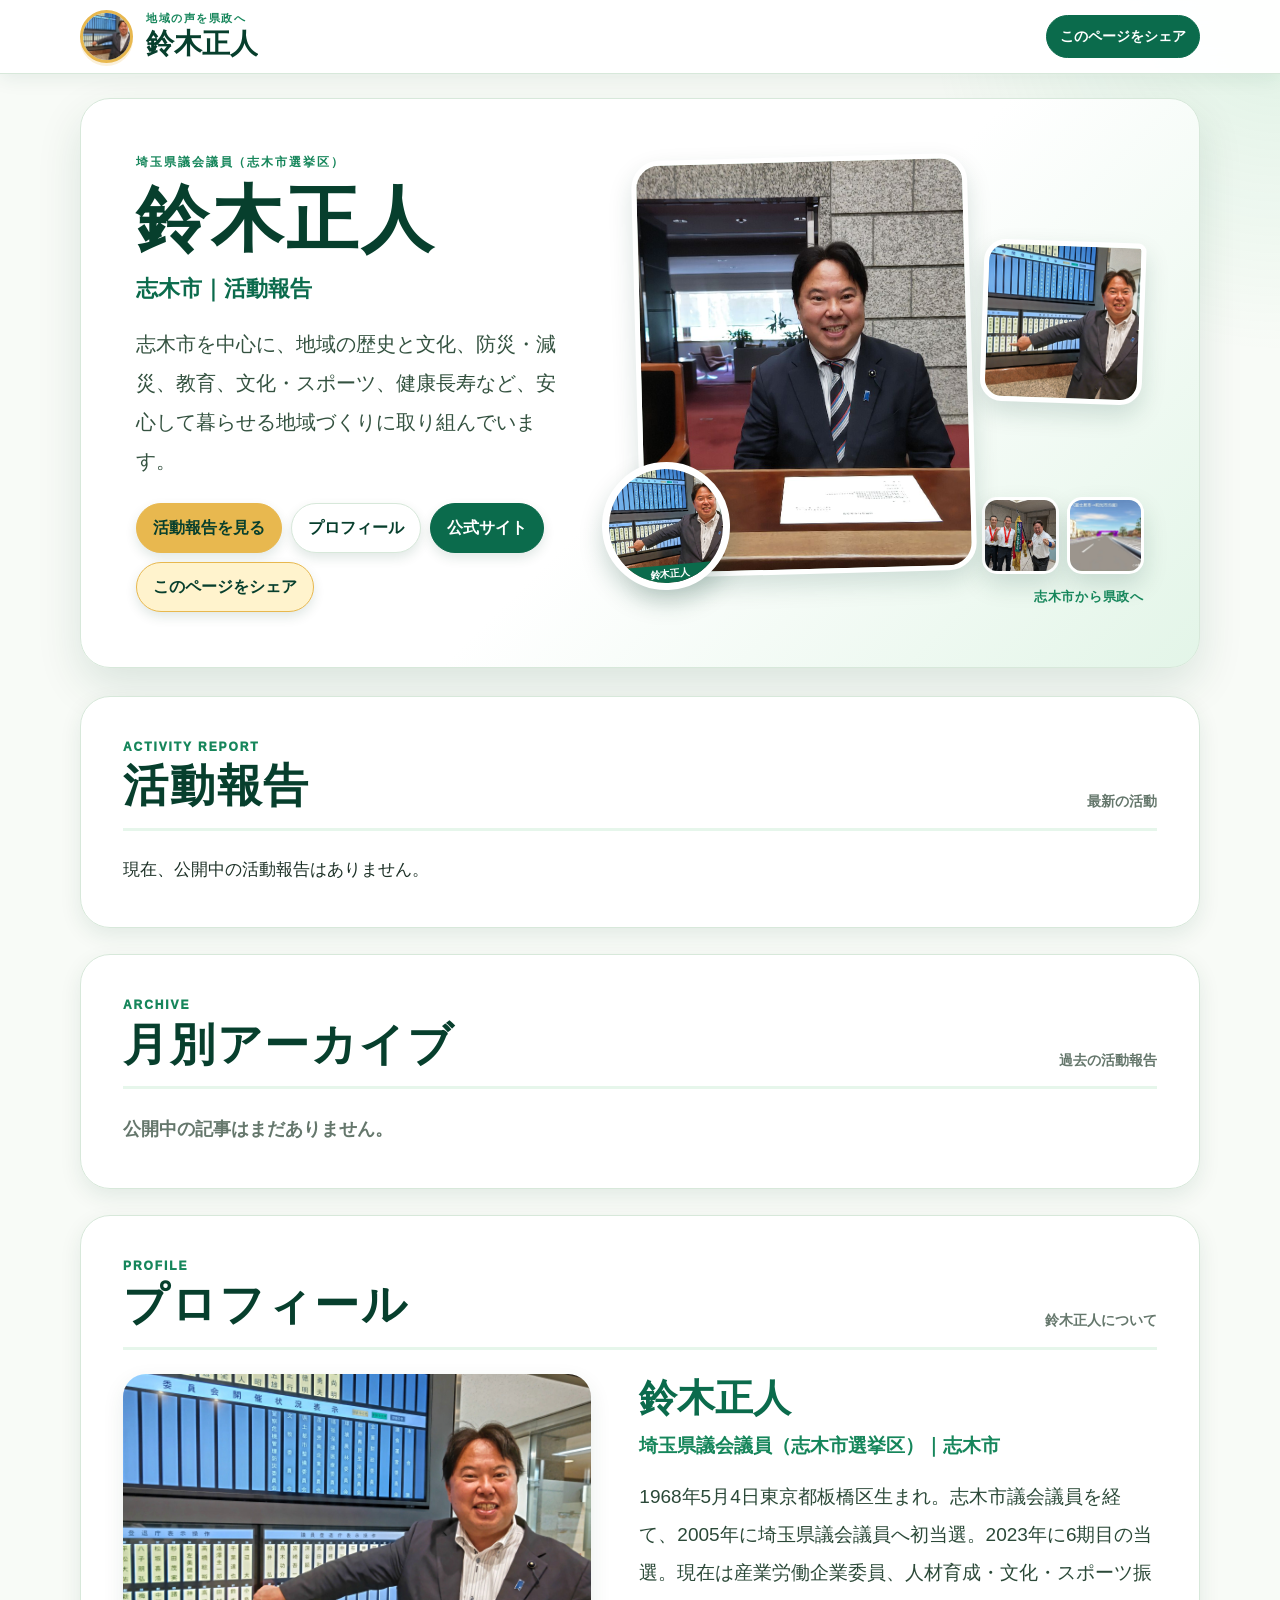
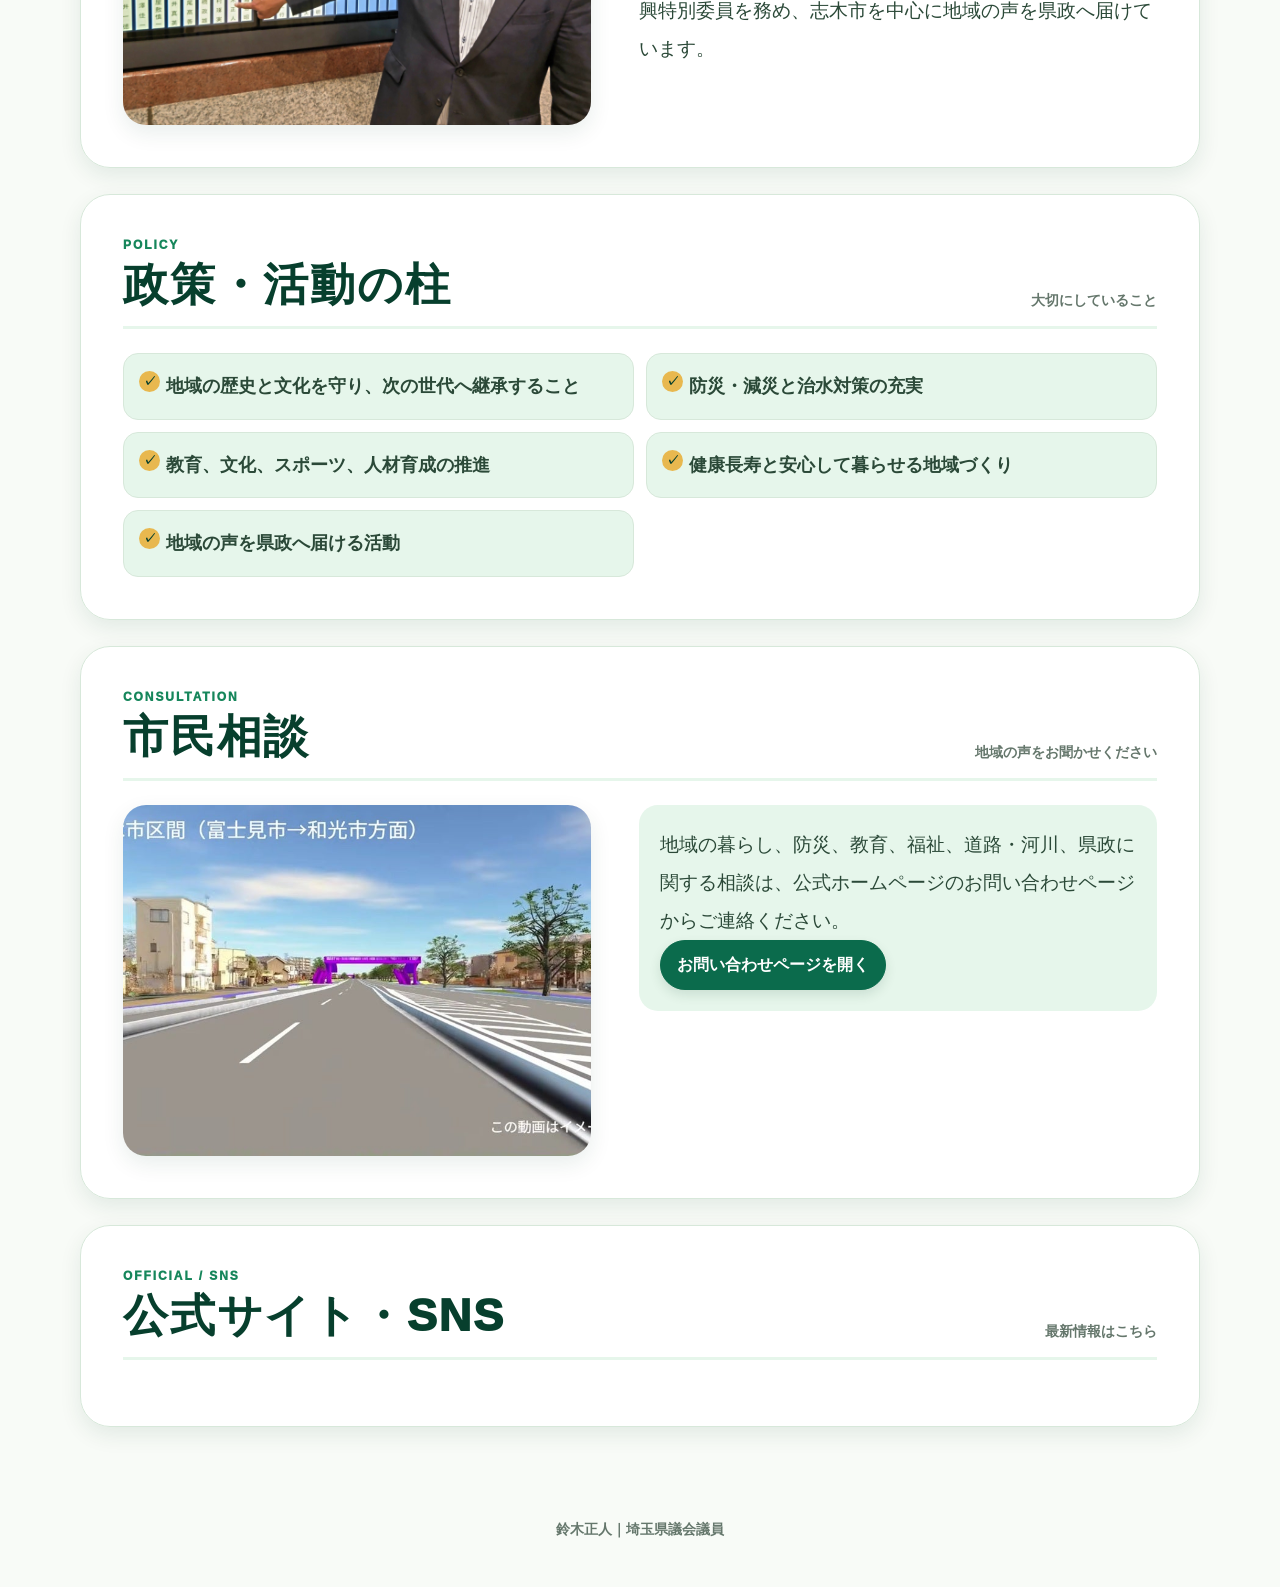
==== index.html @ d8ab9acc "Update index.html" ====
<!doctype html>
<html lang="ja">
<head>
  <meta charset="UTF-8">
  <meta name="viewport" content="width=device-width, initial-scale=1, viewport-fit=cover">
  <meta name="theme-color" content="#0b6b4c">
  <meta name="description" content="埼玉県議会議員・鈴木正人のプロフィール、政策、地域活動、活動報告をご覧いただけます。">
  <meta property="og:type" content="website">
  <meta property="og:locale" content="ja_JP">
  <meta property="og:site_name" content="鈴木正人 公式活動報告">
  <meta property="og:url" content="https://ichirohns-jpg.github.io/-suzuki-masato-dx/">
  <meta property="og:title" content="鈴木正人｜埼玉県議会議員 公式活動報告">
  <meta property="og:description" content="埼玉県議会議員・鈴木正人のプロフィール、政策、地域活動、活動報告をご覧いただけます。">
  <meta property="og:image" content="https://ichirohns-jpg.github.io/-suzuki-masato-dx/images/dx-suzuki-01.jpg">

  <title>鈴木正人｜埼玉県議会議員 公式活動報告</title>

  <link rel="stylesheet" href="style.css">
</head>

<body id="top">
  <header class="site-header">
    <a class="brand-mark" href="#top" aria-label="ページの先頭へ">
      <img src="images/dx-suzuki-01.jpg" alt="鈴木正人">
    </a>

    <div class="header-copy">
      <p class="eyebrow">地域の声を県政へ</p>
      <h1 id="siteTitle">鈴木正人</h1>
    </div>

    <button id="headerShare" class="header-share" type="button">共有</button>
  </header>

  <main id="app" class="page"></main>

  <footer class="site-footer">鈴木正人｜埼玉県議会議員</footer>

  <script>
    window.DX_DATA = {
      title: "鈴木正人｜埼玉県議会議員 公式活動報告",
      description: "埼玉県議会議員・鈴木正人のプロフィール、政策、地域活動、活動報告をご覧いただけます。",
      appeal: "志木市を中心に、地域の歴史と文化、防災・減災、教育、文化・スポーツ、健康長寿など、安心して暮らせる地域づくりに取り組んでいます。",
      publicUrl: "https://ichirohns-jpg.github.io/-suzuki-masato-dx/",

      gasUrl: "https://script.google.com/macros/s/AKfycbyC5VN3w3hDcJB13eK9YL9x5ulg7T-P3h0hpo5eLm7i6js4uOJ731pP0QMCAigCxGTyBQ/exec",

      siteKey: "suzuki-masato-dx",
      officialSite: "https://masato.trans.ne.jp/",
      contactUrl: "https://masato.trans.ne.jp/?page_id=47",

      sns: [
        "https://www.facebook.com/masato.suzuki.564?fref=ts",
        "https://twitter.com/suzu056",
        "https://www.instagram.com/masato4753/"
      ],

      facebookUrl: "https://www.facebook.com/masato.suzuki.564?fref=ts",
      xUrl: "https://twitter.com/suzu056",
      instagramUrl: "https://www.instagram.com/masato4753/",

      youtube: "",

      contact: "地域の暮らし、防災、教育、福祉、道路・河川、県政に関する相談は、公式ホームページのお問い合わせページからご連絡ください。",

      commonImages: [
        "images/dx-suzuki-01.jpg",
        "images/dx-suzuki-02.jpg",
        "images/dx-suzuki-03.jpg",
        "images/dx-suzuki-04.jpg",
        "images/dx-suzuki-05.jpg",
        "images/dx-suzuki-06.jpg"
      ],

      articleImages: [
        "images/dx-suzuki-01.jpg",
        "images/dx-suzuki-02.jpg",
        "images/dx-suzuki-03.jpg",
        "images/dx-suzuki-04.jpg",
        "images/dx-suzuki-05.jpg",
        "images/dx-suzuki-06.jpg"
      ],

      politician: {
        name: "鈴木正人",
        role: "埼玉県議会議員（志木市選挙区）",
        area: "志木市",
        image: "images/dx-suzuki-01.jpg",
        profile: "1968年5月4日東京都板橋区生まれ。志木市議会議員を経て、2005年に埼玉県議会議員へ初当選。2023年に6期目の当選。現在は産業労働企業委員、人材育成・文化・スポーツ振興特別委員を務め、志木市を中心に地域の声を県政へ届けています。",
        policy: "地域の歴史と文化を守り、次の世代へ継承すること\n防災・減災と治水対策の充実\n教育、文化、スポーツ、人材育成の推進\n健康長寿と安心して暮らせる地域づくり\n地域の声を県政へ届ける活動",
        consultation: "地域の暮らし、防災、教育、福祉、道路・河川、県政に関する相談は、公式ホームページのお問い合わせページからご連絡ください。"
      }
    };
  </script>

  <script src="app.js"></script>
</body>
</html>
---- style.css ----
:root {
  --green-950: #073f2d;
  --green-900: #0b6b4c;
  --green-700: #16865b;
  --green-500: #55c57e;
  --mint: #e6f6eb;
  --paper: #f8fbf7;
  --gold: #e8b84f;
  --gold-pale: #fff3cd;
  --ink: #1c3026;
  --muted: #65776c;
  --line: #d7e8da;
  --white: #ffffff;
  --shadow: 0 18px 45px rgba(7, 63, 45, .12);
  --shadow-small: 0 8px 22px rgba(7, 63, 45, .09);
  --radius-xl: 30px;
  --radius-lg: 22px;
  --radius-md: 15px;
}

* {
  box-sizing: border-box;
}

html {
  scroll-behavior: smooth;
  background: var(--paper);
}

body {
  min-width: 320px;
  margin: 0;
  color: var(--ink);
  background:
    radial-gradient(circle at 100% 0, rgba(85, 197, 126, .16), transparent 22rem),
    var(--paper);
  font-family: -apple-system, BlinkMacSystemFont, "Hiragino Kaku Gothic ProN", "Yu Gothic", Meiryo, sans-serif;
  font-size: 17px;
  line-height: 1.8;
  -webkit-text-size-adjust: 100%;
}

a {
  color: inherit;
}

button {
  font: inherit;
}

button,
a {
  -webkit-tap-highlight-color: transparent;
}

img {
  display: block;
  max-width: 100%;
}

h1,
h2,
h3,
p,
figure {
  margin: 0;
}

ul {
  margin: 0;
  padding: 0;
}

.site-header {
  position: sticky;
  z-index: 20;
  top: 0;
  display: flex;
  align-items: center;
  gap: 13px;
  min-height: 74px;
  padding: 10px max(14px, calc((100vw - 1120px) / 2));
  background: rgba(255, 255, 255, .96);
  border-bottom: 1px solid var(--line);
  box-shadow: 0 5px 18px rgba(7, 63, 45, .08);
  backdrop-filter: blur(12px);
}

.brand-mark {
  display: block;
  flex: 0 0 53px;
  width: 53px;
  height: 53px;
  overflow: hidden;
  border: 3px solid var(--gold);
  border-radius: 50%;
  background: var(--mint);
  box-shadow: 0 3px 0 rgba(232, 184, 79, .2);
}

.brand-mark img {
  width: 100%;
  height: 100%;
  object-fit: cover;
  object-position: center top;
}

.header-copy {
  min-width: 0;
}

.eyebrow {
  color: var(--green-700);
  font-size: 11px;
  font-weight: 900;
  letter-spacing: .14em;
  line-height: 1.2;
}

.site-header h1 {
  overflow: hidden;
  color: var(--green-950);
  font-size: clamp(20px, 3vw, 28px);
  font-weight: 950;
  line-height: 1.25;
  text-overflow: ellipsis;
  white-space: nowrap;
}

.header-share {
  margin-left: auto;
  min-height: 42px;
  padding: 8px 13px;
  border: 1px solid var(--green-900);
  border-radius: 999px;
  background: var(--green-900);
  color: var(--white);
  font-size: 14px;
  font-weight: 900;
  cursor: pointer;
}

.page {
  width: min(calc(100% - 28px), 1120px);
  margin: auto;
  padding: 24px 0 62px;
}

.hero {
  margin-bottom: 28px;
}

.hero-inner {
  display: grid;
  grid-template-columns: minmax(0, .9fr) minmax(0, 1.1fr);
  gap: clamp(24px, 5vw, 62px);
  align-items: center;
  padding: clamp(24px, 5vw, 55px);
  border: 1px solid var(--line);
  border-radius: var(--radius-xl);
  background: linear-gradient(135deg, #fff 0%, #fff 55%, #e3f5e8 100%);
  box-shadow: var(--shadow);
}

.hero-copy {
  min-width: 0;
}

.hero-kicker,
.section-kicker {
  color: var(--green-700);
  font-size: 12px;
  font-weight: 950;
  letter-spacing: .16em;
  line-height: 1.4;
  text-transform: uppercase;
}

.hero-name {
  max-width: 8em;
  margin-top: 8px;
  color: var(--green-950);
  font-size: clamp(39px, 6vw, 72px);
  font-weight: 950;
  letter-spacing: .04em;
  line-height: 1.12;
}

.hero-role {
  margin-top: 13px;
  color: var(--green-900);
  font-size: clamp(17px, 2vw, 22px);
  font-weight: 850;
  line-height: 1.55;
}

.hero-lead {
  max-width: 35em;
  margin-top: 18px;
  color: #345240;
  font-size: clamp(17px, 2vw, 20px);
  font-weight: 560;
  line-height: 1.95;
}

.hero-actions,
.button-row {
  display: flex;
  flex-wrap: wrap;
  gap: 9px;
  margin-top: 22px;
}

.button,
.share-button {
  display: inline-flex;
  align-items: center;
  justify-content: center;
  min-height: 50px;
  padding: 10px 16px;
  border: 1px solid var(--green-900);
  border-radius: 999px;
  background: var(--green-900);
  color: var(--white);
  font-size: 16px;
  font-weight: 900;
  line-height: 1.25;
  text-decoration: none;
  cursor: pointer;
  box-shadow: 0 5px 12px rgba(7, 63, 45, .12);
  transition: transform .18s ease, box-shadow .18s ease, background .18s ease;
}

.button.secondary {
  border-color: var(--line);
  background: var(--white);
  color: var(--green-950);
}

.button.gold {
  border-color: var(--gold);
  background: var(--gold);
  color: var(--green-950);
}

.share-button {
  border-color: var(--gold);
  background: var(--gold-pale);
  color: var(--green-950);
}

.button:hover,
.share-button:hover,
.social-card:hover {
  transform: translateY(-2px);
  box-shadow: var(--shadow-small);
}

.hero-visual {
  position: relative;
  min-width: 0;
  padding-left: 12px;
}

.hero-collage {
  display: grid;
  grid-template-columns: minmax(0, 1.35fr) minmax(115px, .65fr);
  grid-template-rows: auto auto;
  gap: 11px;
  align-items: end;
}

.collage-main,
.collage-small,
.collage-mini figure {
  overflow: hidden;
  background: var(--mint);
  box-shadow: 0 11px 25px rgba(7, 63, 45, .15);
}

.collage-main {
  grid-row: 1 / span 2;
  border: 5px solid var(--white);
  border-radius: 28px 28px 28px 7px;
  transform: rotate(-1.5deg);
}

.collage-small {
  border: 5px solid var(--white);
  border-radius: 22px 8px 22px 22px;
  transform: rotate(2deg);
}

.collage-main img {
  width: 100%;
  aspect-ratio: 4 / 5;
  object-fit: cover;
}

.collage-small img {
  width: 100%;
  aspect-ratio: 1;
  object-fit: cover;
}

.collage-mini {
  display: grid;
  grid-template-columns: repeat(2, 1fr);
  gap: 8px;
}

.collage-mini figure {
  border: 3px solid var(--white);
  border-radius: 15px;
}

.collage-mini img {
  width: 100%;
  aspect-ratio: 1;
  object-fit: cover;
}

.collage-note {
  grid-column: 2;
  color: var(--green-700);
  font-size: 13px;
  font-weight: 900;
  letter-spacing: .06em;
  text-align: right;
}

.hero-portrait {
  position: absolute;
  z-index: 3;
  bottom: 18px;
  left: -22px;
  width: clamp(78px, 12vw, 128px);
  overflow: hidden;
  border: 7px solid var(--white);
  border-radius: 50%;
  background: var(--white);
  box-shadow: 0 12px 25px rgba(7, 63, 45, .22);
  transform: rotate(-5deg);
}

.hero-portrait img {
  width: 100%;
  aspect-ratio: 1;
  object-fit: cover;
  object-position: center top;
}

.portrait-label {
  position: absolute;
  right: -7px;
  bottom: 0;
  left: -7px;
  padding: 3px 2px 4px;
  background: var(--green-900);
  color: var(--white);
  font-size: 10px;
  font-weight: 900;
  line-height: 1.15;
  text-align: center;
}

.section {
  margin-top: 26px;
  padding: clamp(22px, 4vw, 42px);
  border: 1px solid var(--line);
  border-radius: var(--radius-xl);
  background: rgba(255, 255, 255, .98);
  box-shadow: var(--shadow-small);
  scroll-margin-top: 92px;
}

.section-heading {
  display: flex;
  align-items: end;
  justify-content: space-between;
  gap: 18px;
  margin-bottom: 24px;
  padding-bottom: 13px;
  border-bottom: 3px solid var(--mint);
}

.section-title {
  margin-top: 3px;
  color: var(--green-950);
  font-size: clamp(29px, 4vw, 45px);
  font-weight: 950;
  letter-spacing: .04em;
  line-height: 1.25;
}

.section-label {
  color: var(--muted);
  font-size: 14px;
  font-weight: 750;
}

.activity-layout,
.profile-layout,
.consultation-layout {
  display: grid;
  grid-template-columns: minmax(0, .95fr) minmax(0, 1.05fr);
  gap: clamp(22px, 4vw, 48px);
  align-items: start;
}

.feature-image,
.profile-image,
.consultation-image {
  width: 100%;
  aspect-ratio: 4 / 3;
  object-fit: cover;
  border-radius: 23px;
  box-shadow: var(--shadow-small);
}

.activity-content,
.profile-content,
.consultation-content {
  min-width: 0;
}

.date-badge {
  display: inline-flex;
  align-items: center;
  min-height: 38px;
  padding: 5px 13px;
  border-radius: 999px;
  background: var(--gold);
  color: var(--green-950);
  font-size: 18px;
  font-weight: 950;
  line-height: 1.3;
}

.content-title {
  margin: 10px 0 14px;
  color: var(--green-900);
  font-size: clamp(25px, 3vw, 38px);
  font-weight: 950;
  line-height: 1.35;
}

.body-text {
  color: #2b4938;
  font-size: 19px;
  font-weight: 500;
  line-height: 2;
  white-space: pre-line;
  overflow-wrap: anywhere;
}

.body-text a {
  color: var(--green-900);
  font-weight: 850;
  text-decoration: underline;
  text-underline-offset: 3px;
}

.photo-rail {
  display: flex;
  gap: 14px;
  overflow-x: auto;
  margin: 25px -4px 0;
  padding: 4px 4px 14px;
  scroll-snap-type: x mandatory;
  scrollbar-color: var(--green-500) var(--mint);
  overscroll-behavior-x: contain;
  -webkit-overflow-scrolling: touch;
}

.activity > .activity-photo-rail {
  margin-top: 0;
  margin-bottom: 28px;
}

.activity-content-full {
  width: 100%;
  max-width: 900px;
  margin: 0 auto;
}

.article-actions {
  margin-top: 19px;
}

.photo-card {
  position: relative;
  flex: 0 0 min(320px, 78vw);
  overflow: hidden;
  border-radius: 19px;
  background: var(--mint);
  box-shadow: var(--shadow-small);
  scroll-snap-align: start;
}

.photo-card img {
  width: 100%;
  aspect-ratio: 4 / 3;
  object-fit: contain;
  background: #eef8f0;
}

.photo-card figcaption {
  padding: 10px 13px 12px;
  background: var(--white);
  color: var(--green-950);
  font-size: 16px;
  font-weight: 850;
  line-height: 1.3;
}

.video {
  overflow: hidden;
  margin-top: 20px;
  border-radius: 18px;
  background: #092218;
  box-shadow: var(--shadow-small);
}

.video iframe {
  display: block;
  width: 100%;
  aspect-ratio: 16 / 9;
  border: 0;
}

.article-social-links {
  margin-top: 24px;
  padding-top: 18px;
  border-top: 2px solid var(--mint);
}

.article-social-title {
  margin: 0 0 10px;
  color: var(--green-950);
  font-size: 18px;
  font-weight: 950;
  line-height: 1.4;
}

.article-social-grid {
  display: flex;
  flex-wrap: wrap;
  gap: 8px;
}

.article-social-button {
  display: inline-flex;
  align-items: center;
  gap: 7px;
  min-height: 43px;
  padding: 7px 12px;
  border: 1px solid var(--line);
  border-radius: 999px;
  background: var(--white);
  color: var(--green-950);
  font-size: 14px;
  font-weight: 900;
  text-decoration: none;
  box-shadow: 0 4px 10px rgba(7, 63, 45, .07);
}

.article-social-icon {
  display: grid;
  place-items: center;
  width: 25px;
  height: 25px;
  border-radius: 50%;
  background: var(--green-900);
  color: var(--white);
  font-size: 13px;
  font-weight: 950;
}

.article-social-button.facebook .article-social-icon {
  background: #1877f2;
}

.article-social-button.instagram .article-social-icon {
  background: linear-gradient(
    135deg,
    #792cff,
    #ee2a7b 60%,
    #ffb347
  );
}

.article-social-button.x .article-social-icon {
  background: #111;
}

.article-social-button.youtube .article-social-icon {
  background: #e62117;
}

.profile-layout.reverse .profile-image,
.consultation-layout.reverse .consultation-image {
  order: 2;
}

.profile-name {
  margin: 0 0 7px;
  color: var(--green-900);
  font-size: clamp(26px, 3vw, 38px);
  font-weight: 950;
  line-height: 1.3;
}

.role-line {
  margin-bottom: 16px;
  color: var(--green-700);
  font-size: 19px;
  font-weight: 850;
  line-height: 1.7;
}

.policy-grid {
  display: grid;
  grid-template-columns: repeat(2, minmax(0, 1fr));
  gap: 12px;
}

.policy-item {
  position: relative;
  min-height: 100%;
  padding: 17px 17px 17px 42px;
  border: 1px solid var(--line);
  border-radius: var(--radius-md);
  background: var(--mint);
  color: #2b4938;
  font-size: 18px;
  font-weight: 750;
  line-height: 1.7;
}

.policy-item::before {
  position: absolute;
  top: 17px;
  left: 15px;
  display: grid;
  place-items: center;
  width: 21px;
  height: 21px;
  border-radius: 50%;
  background: var(--gold);
  color: var(--green-950);
  content: "✓";
  font-size: 13px;
  font-weight: 950;
}

.consultation-box {
  padding: 21px;
  border-radius: 19px;
  background: var(--mint);
}

.social-layout {
  display: grid;
  grid-template-columns: minmax(0, .8fr) minmax(0, 1.2fr);
  gap: clamp(22px, 4vw, 44px);
  align-items: center;
}

.social-image {
  width: 100%;
  aspect-ratio: 4 / 3;
  object-fit: cover;
  border-radius: 21px;
}

.social-lead {
  margin-bottom: 18px;
  color: #345240;
  font-size: 19px;
  font-weight: 560;
  line-height: 1.9;
}

.social-grid {
  display: grid;
  grid-template-columns: repeat(2, minmax(0, 1fr));
  gap: 11px;
}

.social-grid .video {
  grid-column: 1 / -1;
  width: 100%;
  margin-top: 0;
}

.social-card {
  display: flex;
  align-items: center;
  gap: 11px;
  min-width: 0;
  min-height: 72px;
  padding: 11px 12px;
  border: 1px solid var(--line);
  border-radius: 16px;
  background: var(--white);
  text-decoration: none;
  box-shadow: 0 5px 14px rgba(7, 63, 45, .06);
  transition: transform .18s ease, box-shadow .18s ease;
}

.social-icon {
  display: grid;
  flex: 0 0 40px;
  place-items: center;
  width: 40px;
  height: 40px;
  border-radius: 12px;
  background: var(--green-900);
  color: var(--white);
  font-size: 19px;
  font-weight: 950;
}

.social-card.facebook .social-icon {
  background: #1877f2;
}

.social-card.instagram .social-icon {
  background: linear-gradient(
    135deg,
    #792cff,
    #ee2a7b 60%,
    #ffb347
  );
}

.social-card.x .social-icon {
  background: #111;
}

.social-card.youtube .social-icon {
  background: #e62117;
}

.social-copy {
  min-width: 0;
}

.social-name,
.social-url {
  display: block;
  overflow: hidden;
  text-overflow: ellipsis;
  white-space: nowrap;
}

.social-name {
  font-size: 15px;
  font-weight: 950;
  line-height: 1.35;
}

.social-url {
  margin-top: 3px;
  color: var(--muted);
  font-size: 11px;
  line-height: 1.25;
}

.site-footer {
  padding: 28px 18px 45px;
  color: var(--muted);
  font-size: 14px;
  font-weight: 700;
  text-align: center;
}

@media (max-width: 760px) {
  .site-header {
    min-height: 68px;
    padding: 9px 12px;
  }

  .brand-mark {
    flex-basis: 46px;
    width: 46px;
    height: 46px;
  }

  .eyebrow {
    font-size: 10px;
  }

  .site-header h1 {
    font-size: 18px;
  }

  .header-share {
    min-height: 38px;
    padding: 7px 11px;
    font-size: 13px;
  }

  .page {
    width: min(calc(100% - 18px), 620px);
    padding-top: 10px;
  }

  .hero-inner {
    display: flex;
    flex-direction: column;
    align-items: stretch;
    gap: 24px;
    padding: 16px;
    border-radius: 25px;
  }

  .hero-visual {
    order: -1;
    padding-left: 17px;
  }

  .hero-collage {
    grid-template-columns: minmax(0, 1.4fr) minmax(95px, .6fr);
    gap: 8px;
  }

  .collage-main,
  .collage-small {
    border-width: 4px;
  }

  .hero-portrait {
    bottom: 13px;
    left: -2px;
    width: 81px;
    border-width: 5px;
  }

  .collage-note {
    font-size: 11px;
  }

  .hero-name {
    max-width: none;
    font-size: clamp(38px, 12vw, 56px);
  }

  .hero-lead {
    font-size: 18px;
  }

  .hero-actions,
  .button-row {
    display: grid;
    grid-template-columns: 1fr;
  }

  .button,
  .share-button {
    width: 100%;
    min-height: 54px;
  }

  .section {
    margin-top: 19px;
    padding: 21px 15px 22px;
    border-radius: 25px;
  }

  .section-heading {
    display: block;
    margin-bottom: 19px;
  }

  .section-title {
    font-size: 30px;
  }

  .activity-layout,
  .profile-layout,
  .consultation-layout,
  .social-layout {
    display: flex;
    flex-direction: column;
    gap: 18px;
  }

  .profile-layout.reverse .profile-image,
  .consultation-layout.reverse .consultation-image {
    order: initial;
  }

  .feature-image,
  .profile-image,
  .consultation-image {
    aspect-ratio: 4 / 3;
    border-radius: 19px;
  }

  .content-title {
    font-size: 28px;
  }

  .body-text,
  .social-lead {
    font-size: 19px;
    line-height: 1.95;
  }

  .photo-rail {
    margin-right: -15px;
    margin-left: -15px;
    padding-right: 15px;
    padding-left: 15px;
  }

  .photo-card {
    flex-basis: 79vw;
  }

  .policy-grid,
  .social-grid {
    grid-template-columns: 1fr;
  }

  .policy-item {
    font-size: 18px;
  }
}

@media (prefers-reduced-motion: reduce) {
  html {
    scroll-behavior: auto;
  }

  *,
  *::before,
  *::after {
    transition-duration: .01ms !important;
    animation-duration: .01ms !important;
  }
}

/* 月別アーカイブ */

.archive-note {
  margin-bottom: 15px;
  color: var(--muted);
  font-size: 16px;
  font-weight: 700;
}

.archive-months {
  display: flex;
  gap: 9px;
  overflow-x: auto;
  margin: 0 -4px 20px;
  padding: 4px;
  scrollbar-color: var(--green-500) var(--mint);
  -webkit-overflow-scrolling: touch;
}

.archive-month-button {
  flex: 0 0 auto;
  min-height: 48px;
  padding: 8px 16px;
  border: 1px solid var(--line);
  border-radius: 999px;
  background: var(--white);
  color: var(--green-900);
  font-size: 16px;
  font-weight: 900;
  cursor: pointer;
  white-space: nowrap;
}

.archive-month-button.active {
  border-color: var(--green-900);
  background: var(--green-900);
  color: var(--white);
}

.archive-group[hidden] {
  display: none;
}

.archive-group-title {
  margin: 4px 0 11px;
  padding-left: 13px;
  border-left: 6px solid var(--gold);
  color: var(--green-950);
  font-size: 26px;
  font-weight: 950;
  line-height: 1.35;
}

.archive-list {
  display: grid;
  gap: 11px;
}

.archive-card {
  overflow: hidden;
  border: 1px solid var(--line);
  border-radius: 17px;
  background: #fbfefb;
}

.archive-card summary {
  position: relative;
  display: block;
  padding: 15px 48px 15px 17px;
  cursor: pointer;
  list-style: none;
}

.archive-card summary::-webkit-details-marker {
  display: none;
}

.archive-card summary::after {
  position: absolute;
  top: 50%;
  right: 17px;
  color: var(--green-900);
  content: "+";
  font-size: 26px;
  font-weight: 500;
  line-height: 1;
  transform: translateY(-50%);
}

.archive-card[open] summary::after {
  content: "−";
}

.archive-card-date {
  display: block;
  color: var(--green-700);
  font-size: 15px;
  font-weight: 850;
  line-height: 1.35;
}

.archive-card-title {
  display: block;
  margin-top: 4px;
  color: var(--green-950);
  font-size: 19px;
  font-weight: 950;
  line-height: 1.5;
}

.archive-card-content {
  padding: 0 17px 18px;
  border-top: 1px solid var(--line);
}

.archive-card-content .body-text {
  padding-top: 15px;
}

.archive-card-content .button {
  margin-top: 17px;
}

.archive-card-content .photo-rail {
  margin-top: 18px;
}

.archive-card-content .photo-card {
  flex-basis: min(270px, 72vw);
}

.archive-empty {
  color: var(--muted);
  font-size: 18px;
  font-weight: 700;
}

@media (max-width: 760px) {
  .archive-months {
    margin-right: -15px;
    margin-left: -15px;
    padding-right: 15px;
    padding-left: 15px;
  }

  .archive-month-button {
    min-height: 52px;
    padding-right: 17px;
    padding-left: 17px;
    font-size: 17px;
  }

  .archive-group-title {
    font-size: 25px;
  }

  .archive-card-title {
    font-size: 19px;
  }
}
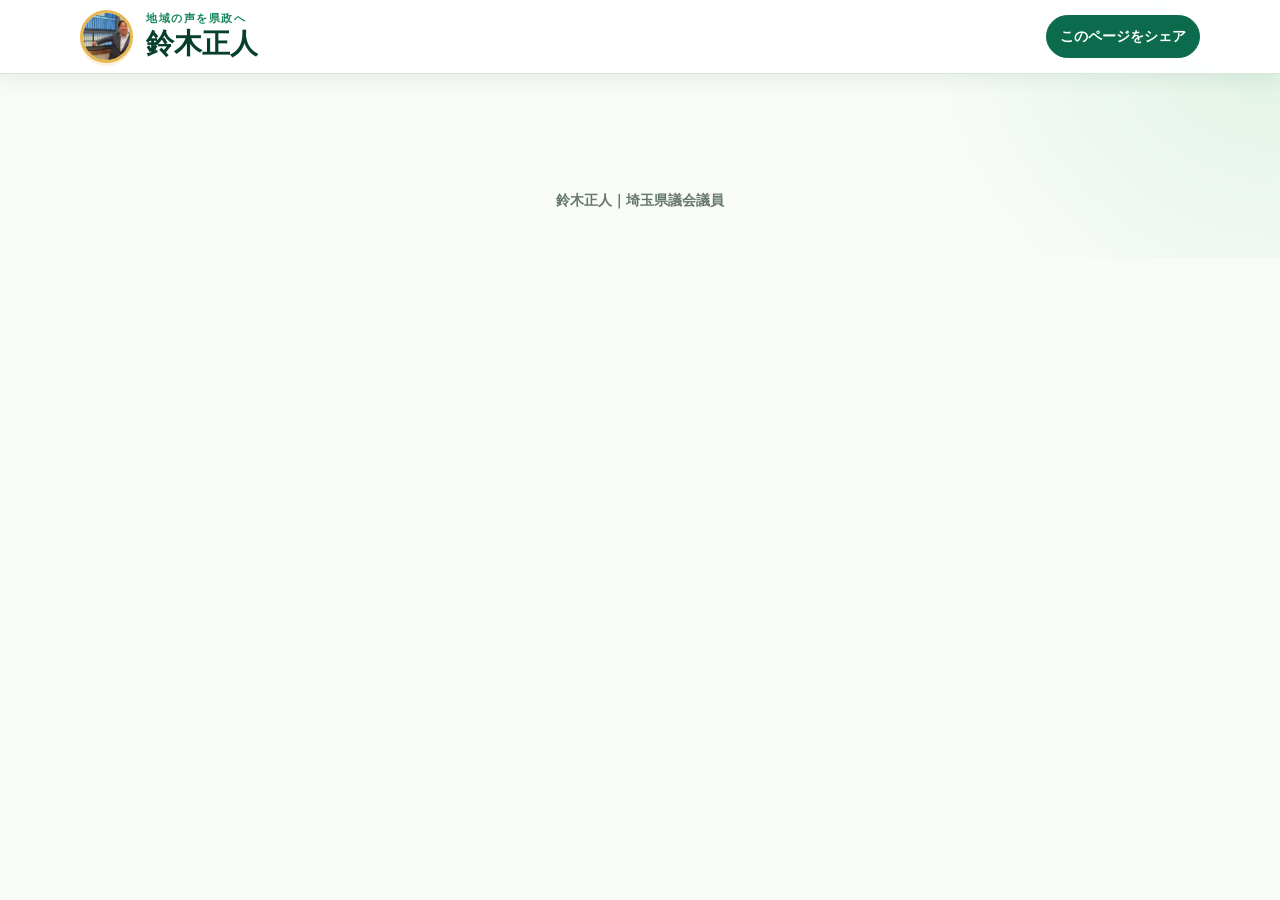
==== commit 1d3a04c6: "Update index.html" ====
--- a/index.html
+++ b/index.html
@@ -4,17 +4,37 @@
   <meta charset="UTF-8">
   <meta name="viewport" content="width=device-width, initial-scale=1, viewport-fit=cover">
   <meta name="theme-color" content="#0b6b4c">
-  <meta name="description" content="埼玉県議会議員・鈴木正人のプロフィール、政策、地域活動、活動報告をご覧いただけます。">
+
+  <meta
+    name="description"
+    content="埼玉県議会議員・鈴木正人のプロフィール、政策、地域活動、活動報告をご覧いただけます。"
+  >
+
   <meta property="og:type" content="website">
   <meta property="og:locale" content="ja_JP">
   <meta property="og:site_name" content="鈴木正人 公式活動報告">
-  <meta property="og:url" content="https://ichirohns-jpg.github.io/-suzuki-masato-dx/">
-  <meta property="og:title" content="鈴木正人｜埼玉県議会議員 公式活動報告">
-  <meta property="og:description" content="埼玉県議会議員・鈴木正人のプロフィール、政策、地域活動、活動報告をご覧いただけます。">
-  <meta property="og:image" content="https://ichirohns-jpg.github.io/-suzuki-masato-dx/images/dx-suzuki-01.jpg">
+  <meta
+    property="og:url"
+    content="https://ichirohns-jpg.github.io/-suzuki-masato-dx/"
+  >
+  <meta
+    property="og:title"
+    content="鈴木正人｜埼玉県議会議員 公式活動報告"
+  >
+  <meta
+    property="og:description"
+    content="埼玉県議会議員・鈴木正人のプロフィール、政策、地域活動、活動報告をご覧いただけます。"
+  >
+  <meta
+    property="og:image"
+    content="https://ichirohns-jpg.github.io/-suzuki-masato-dx/images/dx-suzuki-01.jpg"
+  >
 
   <title>鈴木正人｜埼玉県議会議員 公式活動報告</title>
 
+  <link rel="icon" href="images/dx-suzuki-01.jpg?v=icon-2">
+  <link rel="shortcut icon" href="images/dx-suzuki-01.jpg?v=icon-2">
+  <link rel="apple-touch-icon" href="images/dx-suzuki-01.jpg?v=icon-2">
   <link rel="stylesheet" href="style.css">
 </head>
 
@@ -29,25 +49,44 @@
       <h1 id="siteTitle">鈴木正人</h1>
     </div>
 
-    <button id="headerShare" class="header-share" type="button">共有</button>
+    <button
+      id="headerShare"
+      class="header-share"
+      type="button"
+    >
+      このページをシェア
+    </button>
   </header>
 
   <main id="app" class="page"></main>
 
-  <footer class="site-footer">鈴木正人｜埼玉県議会議員</footer>
+  <footer class="site-footer">
+    鈴木正人｜埼玉県議会議員
+  </footer>
 
   <script>
     window.DX_DATA = {
       title: "鈴木正人｜埼玉県議会議員 公式活動報告",
-      description: "埼玉県議会議員・鈴木正人のプロフィール、政策、地域活動、活動報告をご覧いただけます。",
-      appeal: "志木市を中心に、地域の歴史と文化、防災・減災、教育、文化・スポーツ、健康長寿など、安心して暮らせる地域づくりに取り組んでいます。",
-      publicUrl: "https://ichirohns-jpg.github.io/-suzuki-masato-dx/",
 
-      gasUrl: "https://script.google.com/macros/s/AKfycbyC5VN3w3hDcJB13eK9YL9x5ulg7T-P3h0hpo5eLm7i6js4uOJ731pP0QMCAigCxGTyBQ/exec",
+      description:
+        "埼玉県議会議員・鈴木正人のプロフィール、政策、地域活動、活動報告をご覧いただけます。",
+
+      appeal:
+        "志木市を中心に、地域の歴史と文化、防災・減災、教育、文化・スポーツ、健康長寿など、安心して暮らせる地域づくりに取り組んでいます。",
+
+      publicUrl:
+        "https://ichirohns-jpg.github.io/-suzuki-masato-dx/",
+
+      gasUrl:
+        "https://script.google.com/macros/s/AKfycbyC5VN3w3hDcJB13eK9YL9x5ulg7T-P3h0hpo5eLm7i6js4uOJ731pP0QMCAigCxGTyBQ/exec",
 
       siteKey: "suzuki-masato-dx",
-      officialSite: "https://masato.trans.ne.jp/",
-      contactUrl: "https://masato.trans.ne.jp/?page_id=47",
+
+      officialSite:
+        "https://masato.trans.ne.jp/",
+
+      contactUrl:
+        "https://masato.trans.ne.jp/?page_id=47",
 
       sns: [
         "https://www.facebook.com/masato.suzuki.564?fref=ts",
@@ -55,13 +94,19 @@
         "https://www.instagram.com/masato4753/"
       ],
 
-      facebookUrl: "https://www.facebook.com/masato.suzuki.564?fref=ts",
-      xUrl: "https://twitter.com/suzu056",
-      instagramUrl: "https://www.instagram.com/masato4753/",
+      facebookUrl:
+        "https://www.facebook.com/masato.suzuki.564?fref=ts",
+
+      xUrl:
+        "https://twitter.com/suzu056",
+
+      instagramUrl:
+        "https://www.instagram.com/masato4753/",
 
       youtube: "",
 
-      contact: "地域の暮らし、防災、教育、福祉、道路・河川、県政に関する相談は、公式ホームページのお問い合わせページからご連絡ください。",
+      contact:
+        "地域の暮らし、防災、教育、福祉、道路・河川、県政に関する相談は、公式ホームページのお問い合わせページからご連絡ください。",
 
       commonImages: [
         "images/dx-suzuki-01.jpg",
@@ -83,12 +128,23 @@
 
       politician: {
         name: "鈴木正人",
-        role: "埼玉県議会議員（志木市選挙区）",
+
+        role:
+          "埼玉県議会議員（志木市選挙区）",
+
         area: "志木市",
-        image: "images/dx-suzuki-01.jpg",
-        profile: "1968年5月4日東京都板橋区生まれ。志木市議会議員を経て、2005年に埼玉県議会議員へ初当選。2023年に6期目の当選。現在は産業労働企業委員、人材育成・文化・スポーツ振興特別委員を務め、志木市を中心に地域の声を県政へ届けています。",
-        policy: "地域の歴史と文化を守り、次の世代へ継承すること\n防災・減災と治水対策の充実\n教育、文化、スポーツ、人材育成の推進\n健康長寿と安心して暮らせる地域づくり\n地域の声を県政へ届ける活動",
-        consultation: "地域の暮らし、防災、教育、福祉、道路・河川、県政に関する相談は、公式ホームページのお問い合わせページからご連絡ください。"
+
+        image:
+          "images/dx-suzuki-01.jpg",
+
+        profile:
+          "1968年5月4日東京都板橋区生まれ。志木市議会議員を経て、2005年に埼玉県議会議員へ初当選。2023年に6期目の当選。現在は産業労働企業委員、人材育成・文化・スポーツ振興特別委員を務め、志木市を中心に地域の声を県政へ届けています。",
+
+        policy:
+          "地域の歴史と文化を守り、次の世代へ継承すること\n防災・減災と治水対策の充実\n教育、文化、スポーツ、人材育成の推進\n健康長寿と安心して暮らせる地域づくり\n地域の声を県政へ届ける活動",
+
+        consultation:
+          "地域の暮らし、防災、教育、福祉、道路・河川、県政に関する相談は、公式ホームページのお問い合わせページからご連絡ください。"
       }
     };
   </script>
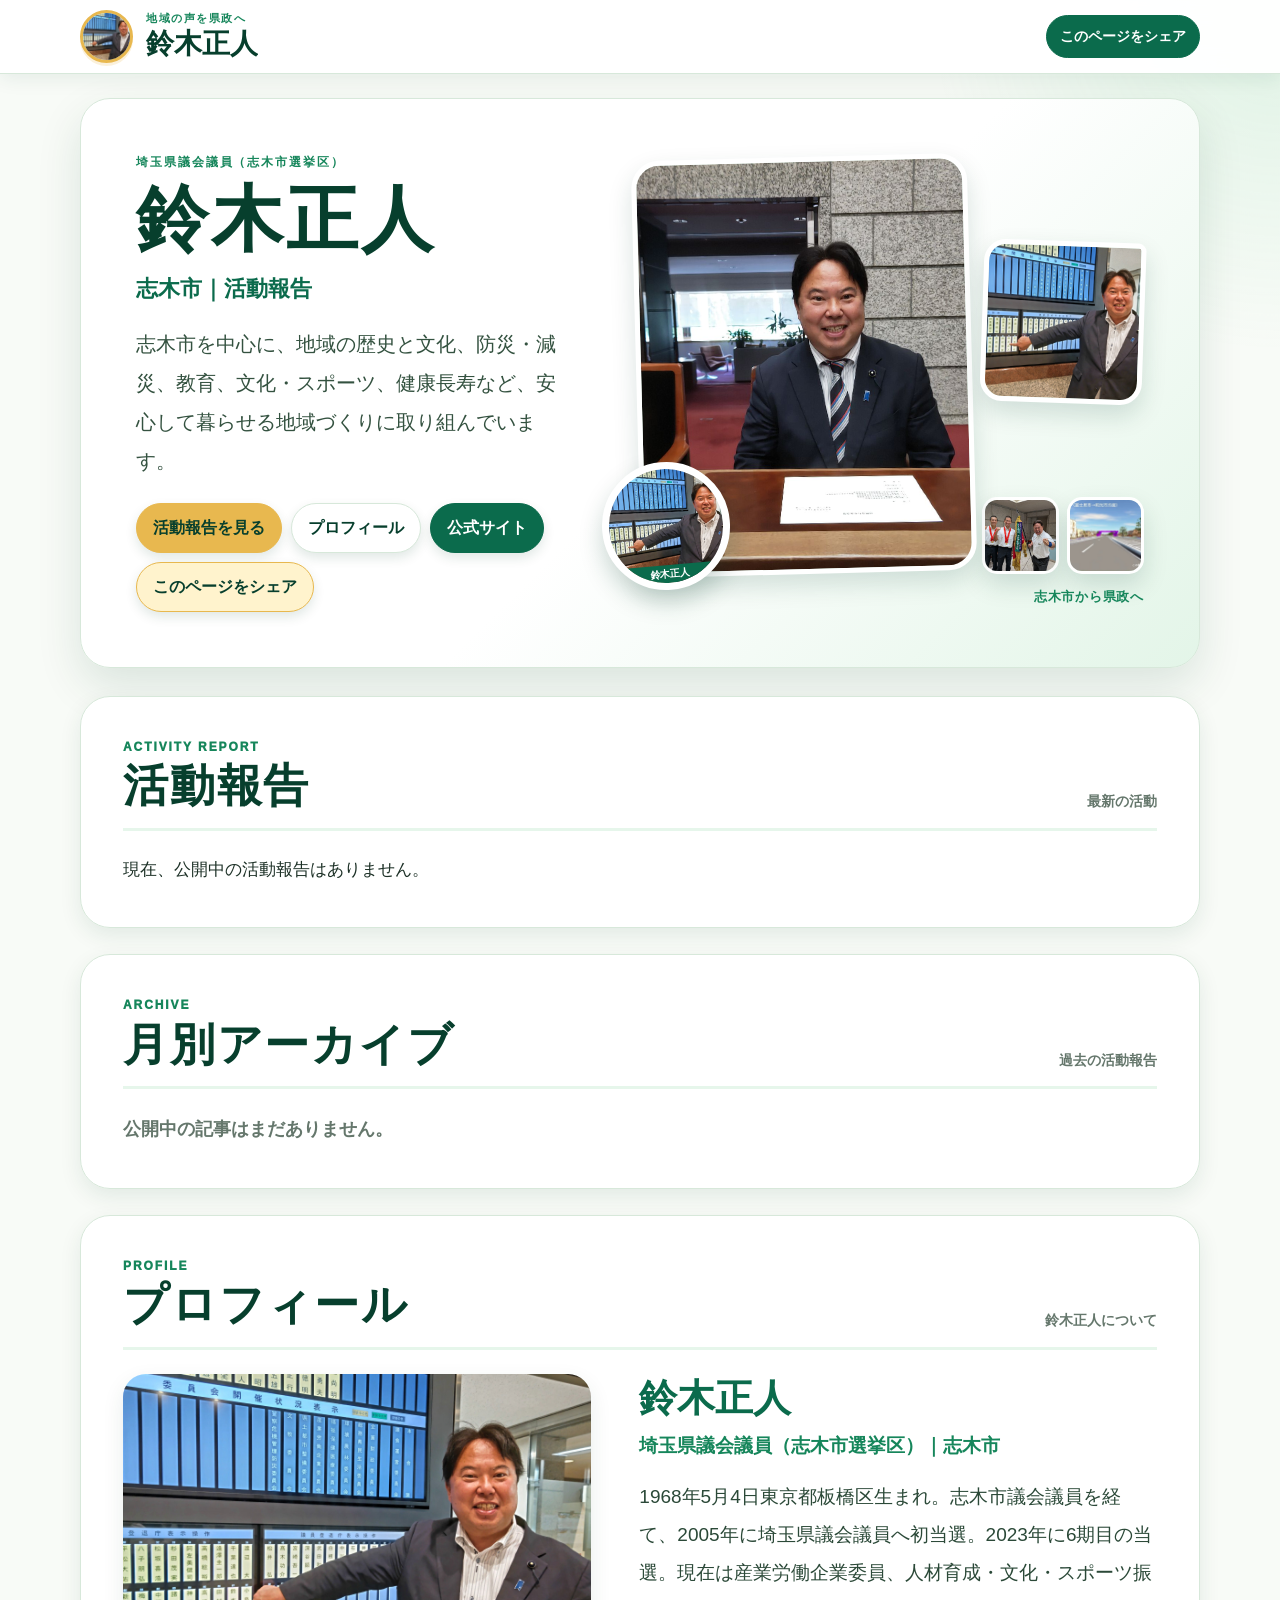
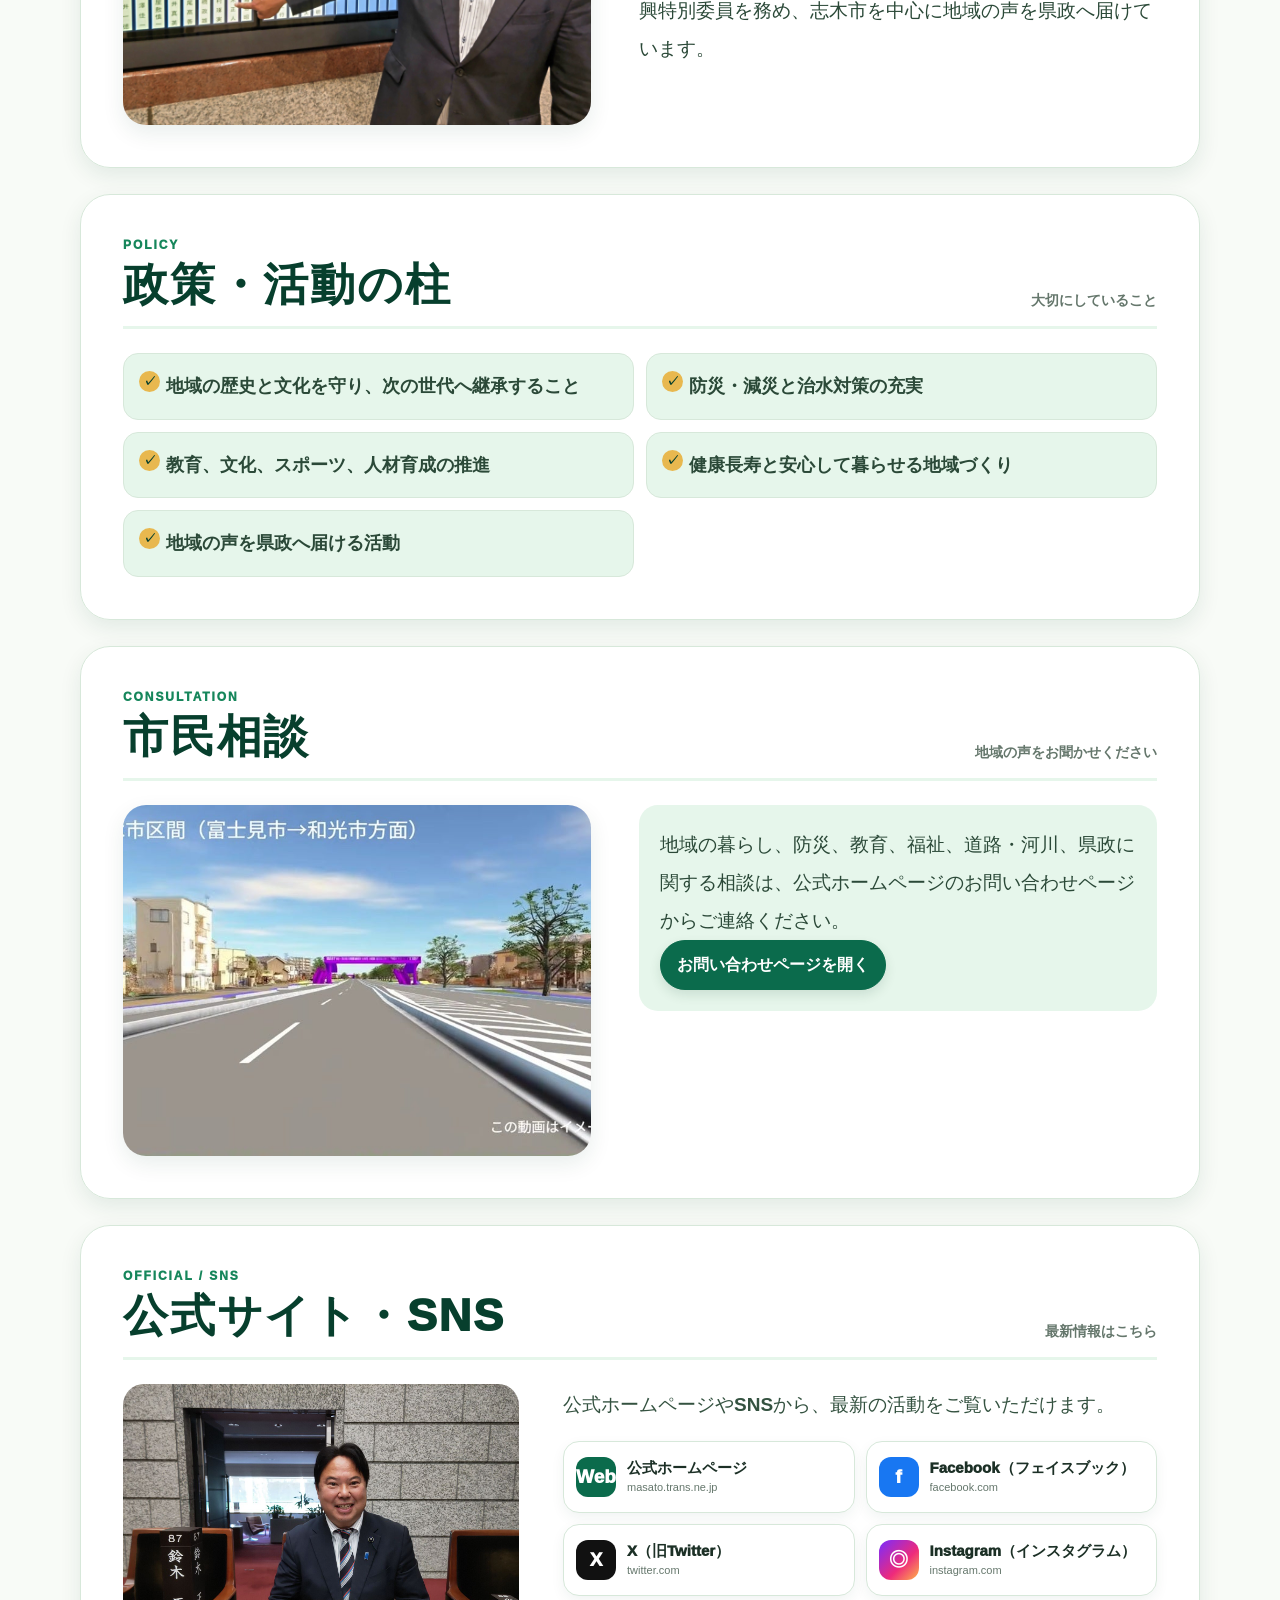
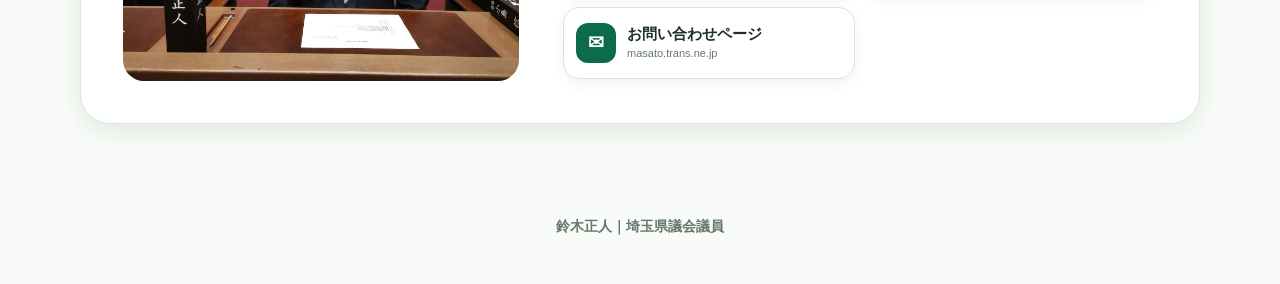
==== commit ea9123e6: "Update index.html" ====
--- a/index.html
+++ b/index.html
@@ -4,37 +4,36 @@
   <meta charset="UTF-8">
   <meta name="viewport" content="width=device-width, initial-scale=1, viewport-fit=cover">
   <meta name="theme-color" content="#0b6b4c">
-
-  <meta
-    name="description"
-    content="埼玉県議会議員・鈴木正人のプロフィール、政策、地域活動、活動報告をご覧いただけます。"
-  >
-
+  <meta name="description" content="埼玉県議会議員・鈴木正人のプロフィール、政策、地域活動、活動報告をご覧いただけます。">
   <meta property="og:type" content="website">
   <meta property="og:locale" content="ja_JP">
   <meta property="og:site_name" content="鈴木正人 公式活動報告">
-  <meta
-    property="og:url"
-    content="https://ichirohns-jpg.github.io/-suzuki-masato-dx/"
-  >
-  <meta
-    property="og:title"
-    content="鈴木正人｜埼玉県議会議員 公式活動報告"
-  >
-  <meta
-    property="og:description"
-    content="埼玉県議会議員・鈴木正人のプロフィール、政策、地域活動、活動報告をご覧いただけます。"
-  >
-  <meta
-    property="og:image"
-    content="https://ichirohns-jpg.github.io/-suzuki-masato-dx/images/dx-suzuki-01.jpg"
-  >
+  <meta property="og:url" content="https://ichirohns-jpg.github.io/-suzuki-masato-dx/">
+  <meta property="og:title" content="鈴木正人｜埼玉県議会議員 公式活動報告">
+  <meta property="og:description" content="埼玉県議会議員・鈴木正人のプロフィール、政策、地域活動、活動報告をご覧いただけます。">
+  <meta property="og:image" content="https://ichirohns-jpg.github.io/-suzuki-masato-dx/images/dx-suzuki-01.jpg">
+  <meta property="og:image:alt" content="鈴木正人の活動写真">
+  <meta property="og:image:type" content="image/jpeg">
+  <meta property="og:image:width" content="1200">
+  <meta property="og:image:height" content="630">
+  <meta name="twitter:card" content="summary_large_image">
+  <meta name="twitter:title" content="鈴木正人｜埼玉県議会議員 公式活動報告">
+  <meta name="twitter:description" content="埼玉県議会議員・鈴木正人のプロフィール、政策、地域活動、活動報告をご覧いただけます。">
+  <meta name="twitter:image" content="https://ichirohns-jpg.github.io/-suzuki-masato-dx/images/dx-suzuki-01.jpg">
 
   <title>鈴木正人｜埼玉県議会議員 公式活動報告</title>
 
-  <link rel="icon" href="images/dx-suzuki-01.jpg?v=icon-2">
-  <link rel="shortcut icon" href="images/dx-suzuki-01.jpg?v=icon-2">
+  <link rel="icon" type="image/jpeg" href="images/dx-suzuki-01.jpg?v=icon-2">
+  <link rel="shortcut icon" type="image/jpeg" href="images/dx-suzuki-01.jpg?v=icon-2">
   <link rel="apple-touch-icon" href="images/dx-suzuki-01.jpg?v=icon-2">
+  <link rel="apple-touch-icon-precomposed" href="images/dx-suzuki-01.jpg?v=icon-2">
+  <link rel="apple-touch-icon" sizes="180x180" href="images/dx-suzuki-01.jpg?v=icon-2">
+
+  <meta name="apple-mobile-web-app-title" content="鈴木正人">
+  <meta name="apple-mobile-web-app-capable" content="yes">
+  <meta name="mobile-web-app-capable" content="yes">
+
+  <link rel="manifest" href="manifest.json">
   <link rel="stylesheet" href="style.css">
 </head>
 
@@ -49,44 +48,25 @@
       <h1 id="siteTitle">鈴木正人</h1>
     </div>
 
-    <button
-      id="headerShare"
-      class="header-share"
-      type="button"
-    >
-      このページをシェア
-    </button>
+    <button id="headerShare" class="header-share" type="button">共有</button>
   </header>
 
   <main id="app" class="page"></main>
 
-  <footer class="site-footer">
-    鈴木正人｜埼玉県議会議員
-  </footer>
+  <footer class="site-footer">鈴木正人｜埼玉県議会議員</footer>
 
   <script>
     window.DX_DATA = {
       title: "鈴木正人｜埼玉県議会議員 公式活動報告",
+      description: "埼玉県議会議員・鈴木正人のプロフィール、政策、地域活動、活動報告をご覧いただけます。",
+      appeal: "志木市を中心に、地域の歴史と文化、防災・減災、教育、文化・スポーツ、健康長寿など、安心して暮らせる地域づくりに取り組んでいます。",
+      publicUrl: "https://ichirohns-jpg.github.io/-suzuki-masato-dx/",
 
-      description:
-        "埼玉県議会議員・鈴木正人のプロフィール、政策、地域活動、活動報告をご覧いただけます。",
-
-      appeal:
-        "志木市を中心に、地域の歴史と文化、防災・減災、教育、文化・スポーツ、健康長寿など、安心して暮らせる地域づくりに取り組んでいます。",
-
-      publicUrl:
-        "https://ichirohns-jpg.github.io/-suzuki-masato-dx/",
-
-      gasUrl:
-        "https://script.google.com/macros/s/AKfycbyC5VN3w3hDcJB13eK9YL9x5ulg7T-P3h0hpo5eLm7i6js4uOJ731pP0QMCAigCxGTyBQ/exec",
+      gasUrl: "https://script.google.com/macros/s/AKfycbyC5VN3w3hDcJB13eK9YL9x5ulg7T-P3h0hpo5eLm7i6js4uOJ731pP0QMCAigCxGTyBQ/exec",
 
       siteKey: "suzuki-masato-dx",
-
-      officialSite:
-        "https://masato.trans.ne.jp/",
-
-      contactUrl:
-        "https://masato.trans.ne.jp/?page_id=47",
+      officialSite: "https://masato.trans.ne.jp/",
+      contactUrl: "https://masato.trans.ne.jp/?page_id=47",
 
       sns: [
         "https://www.facebook.com/masato.suzuki.564?fref=ts",
@@ -94,19 +74,13 @@
         "https://www.instagram.com/masato4753/"
       ],
 
-      facebookUrl:
-        "https://www.facebook.com/masato.suzuki.564?fref=ts",
-
-      xUrl:
-        "https://twitter.com/suzu056",
-
-      instagramUrl:
-        "https://www.instagram.com/masato4753/",
+      facebookUrl: "https://www.facebook.com/masato.suzuki.564?fref=ts",
+      xUrl: "https://twitter.com/suzu056",
+      instagramUrl: "https://www.instagram.com/masato4753/",
 
       youtube: "",
 
-      contact:
-        "地域の暮らし、防災、教育、福祉、道路・河川、県政に関する相談は、公式ホームページのお問い合わせページからご連絡ください。",
+      contact: "地域の暮らし、防災、教育、福祉、道路・河川、県政に関する相談は、公式ホームページのお問い合わせページからご連絡ください。",
 
       commonImages: [
         "images/dx-suzuki-01.jpg",
@@ -128,27 +102,16 @@
 
       politician: {
         name: "鈴木正人",
-
-        role:
-          "埼玉県議会議員（志木市選挙区）",
-
+        role: "埼玉県議会議員（志木市選挙区）",
         area: "志木市",
-
-        image:
-          "images/dx-suzuki-01.jpg",
-
-        profile:
-          "1968年5月4日東京都板橋区生まれ。志木市議会議員を経て、2005年に埼玉県議会議員へ初当選。2023年に6期目の当選。現在は産業労働企業委員、人材育成・文化・スポーツ振興特別委員を務め、志木市を中心に地域の声を県政へ届けています。",
-
-        policy:
-          "地域の歴史と文化を守り、次の世代へ継承すること\n防災・減災と治水対策の充実\n教育、文化、スポーツ、人材育成の推進\n健康長寿と安心して暮らせる地域づくり\n地域の声を県政へ届ける活動",
-
-        consultation:
-          "地域の暮らし、防災、教育、福祉、道路・河川、県政に関する相談は、公式ホームページのお問い合わせページからご連絡ください。"
+        image: "images/dx-suzuki-01.jpg",
+        profile: "1968年5月4日東京都板橋区生まれ。志木市議会議員を経て、2005年に埼玉県議会議員へ初当選。2023年に6期目の当選。現在は産業労働企業委員、人材育成・文化・スポーツ振興特別委員を務め、志木市を中心に地域の声を県政へ届けています。",
+        policy: "地域の歴史と文化を守り、次の世代へ継承すること\n防災・減災と治水対策の充実\n教育、文化、スポーツ、人材育成の推進\n健康長寿と安心して暮らせる地域づくり\n地域の声を県政へ届ける活動",
+        consultation: "地域の暮らし、防災、教育、福祉、道路・河川、県政に関する相談は、公式ホームページのお問い合わせページからご連絡ください。"
       }
     };
   </script>
 
-  <script src="app.js"></script>
+  <script src="app.js?v=20260803-2"></script>
 </body>
 </html>
--- a/style.css
+++ b/style.css
@@ -32,9 +32,19 @@
   margin: 0;
   color: var(--ink);
   background:
-    radial-gradient(circle at 100% 0, rgba(85, 197, 126, .16), transparent 22rem),
+    radial-gradient(
+      circle at 100% 0,
+      rgba(85, 197, 126, .16),
+      transparent 22rem
+    ),
     var(--paper);
-  font-family: -apple-system, BlinkMacSystemFont, "Hiragino Kaku Gothic ProN", "Yu Gothic", Meiryo, sans-serif;
+  font-family:
+    -apple-system,
+    BlinkMacSystemFont,
+    "Hiragino Kaku Gothic ProN",
+    "Yu Gothic",
+    Meiryo,
+    sans-serif;
   font-size: 17px;
   line-height: 1.8;
   -webkit-text-size-adjust: 100%;
@@ -158,7 +168,13 @@
   padding: clamp(24px, 5vw, 55px);
   border: 1px solid var(--line);
   border-radius: var(--radius-xl);
-  background: linear-gradient(135deg, #fff 0%, #fff 55%, #e3f5e8 100%);
+  background:
+    linear-gradient(
+      135deg,
+      #fff 0%,
+      #fff 55%,
+      #e3f5e8 100%
+    );
   box-shadow: var(--shadow);
 }
 
@@ -228,7 +244,10 @@
   text-decoration: none;
   cursor: pointer;
   box-shadow: 0 5px 12px rgba(7, 63, 45, .12);
-  transition: transform .18s ease, box-shadow .18s ease, background .18s ease;
+  transition:
+    transform .18s ease,
+    box-shadow .18s ease,
+    background .18s ease;
 }
 
 .button.secondary {
@@ -530,6 +549,8 @@
 }
 
 .article-social-links {
+  display: block;
+  width: 100%;
   margin-top: 24px;
   padding-top: 18px;
   border-top: 2px solid var(--mint);
@@ -706,7 +727,9 @@
   background: var(--white);
   text-decoration: none;
   box-shadow: 0 5px 14px rgba(7, 63, 45, .06);
-  transition: transform .18s ease, box-shadow .18s ease;
+  transition:
+    transform .18s ease,
+    box-shadow .18s ease;
 }
 
 .social-icon {
@@ -936,8 +959,7 @@
   }
 
   *,
-  *::before,
-  *::after {
+  *::before {
     transition-duration: .01ms !important;
     animation-duration: .01ms !important;
   }
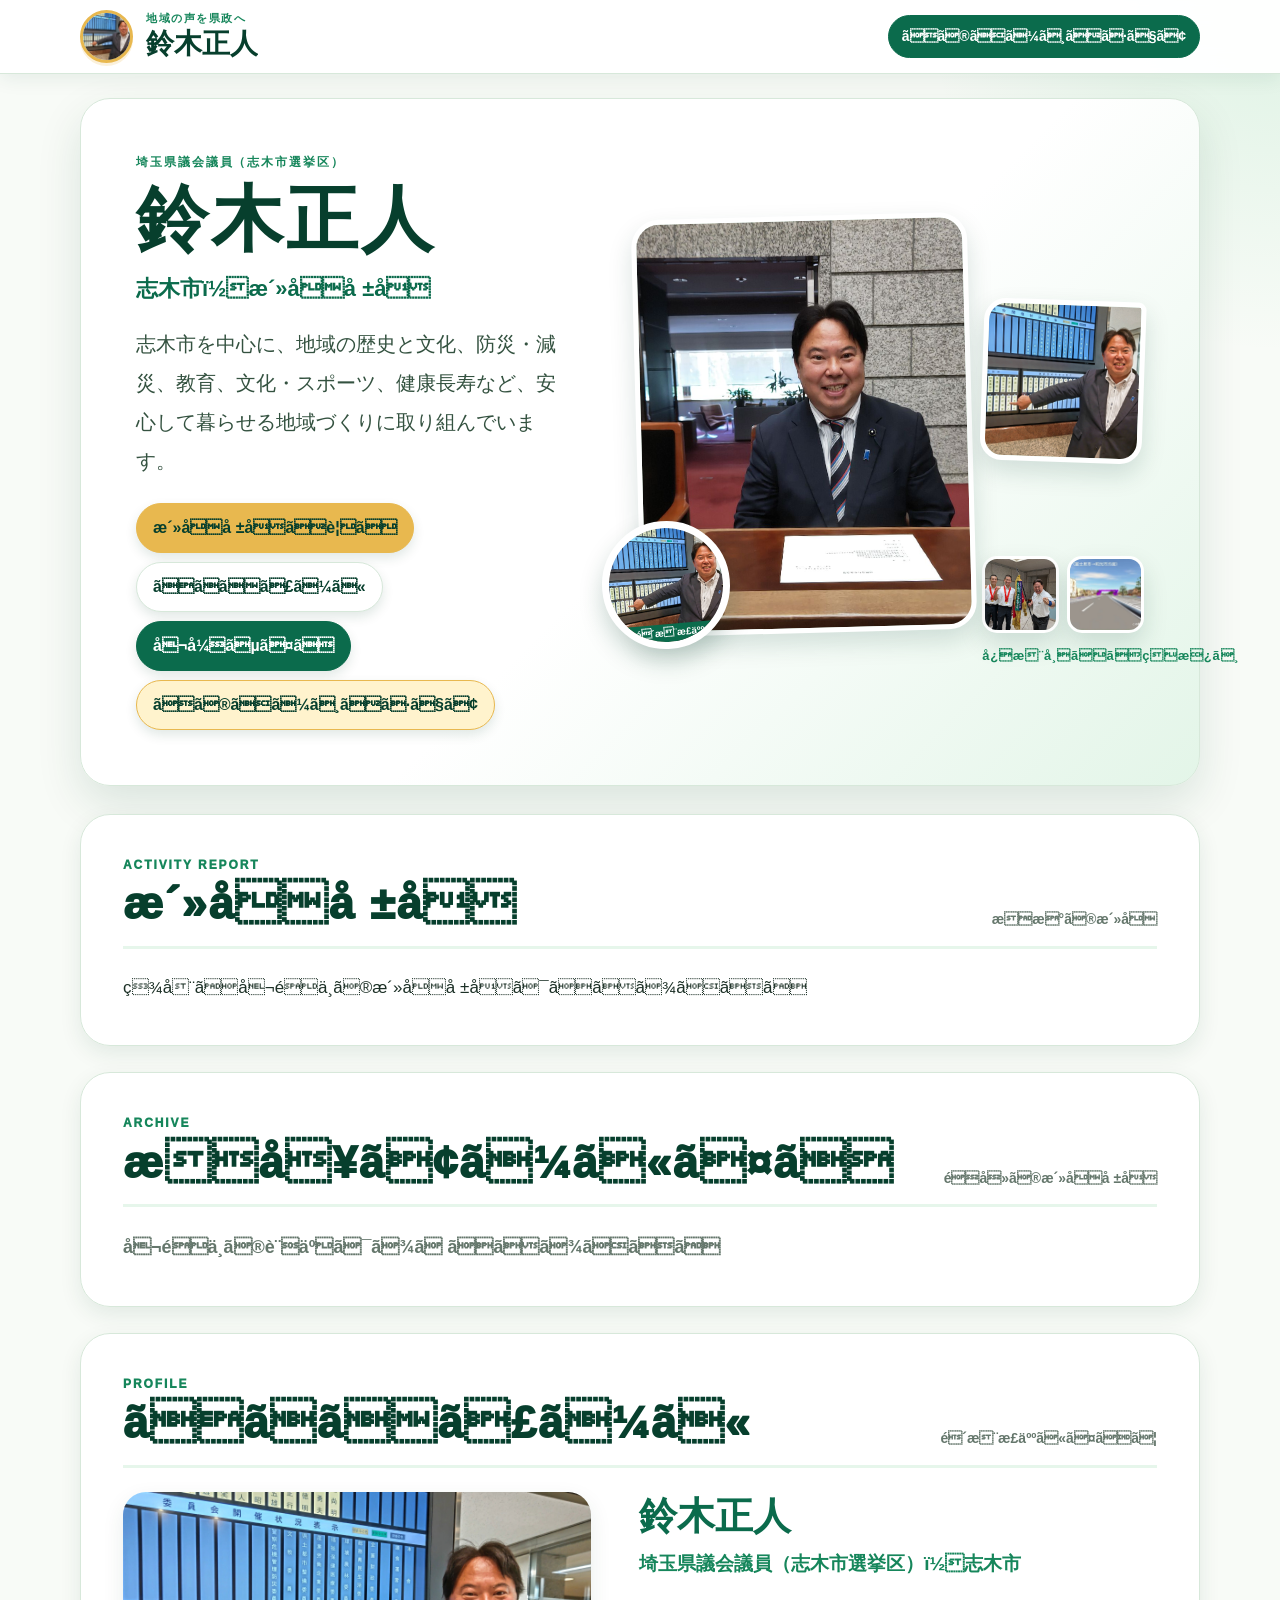
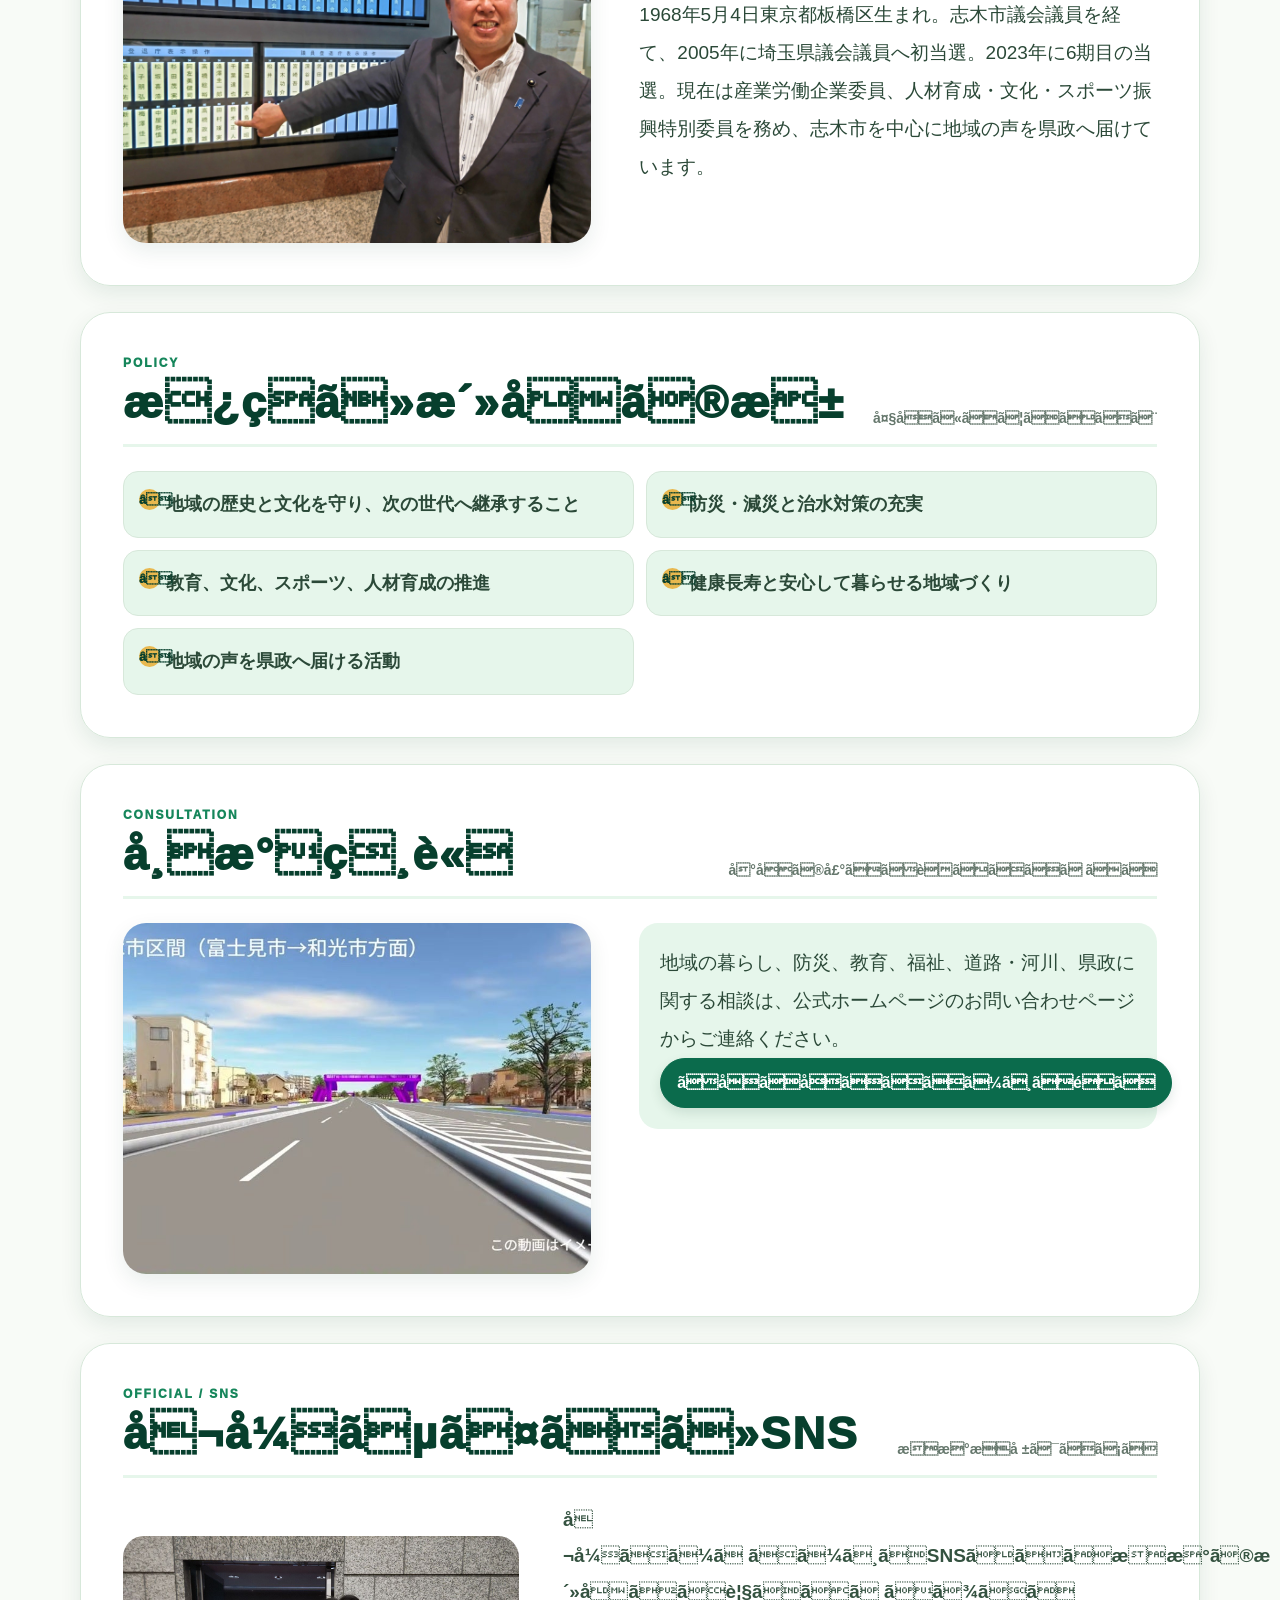
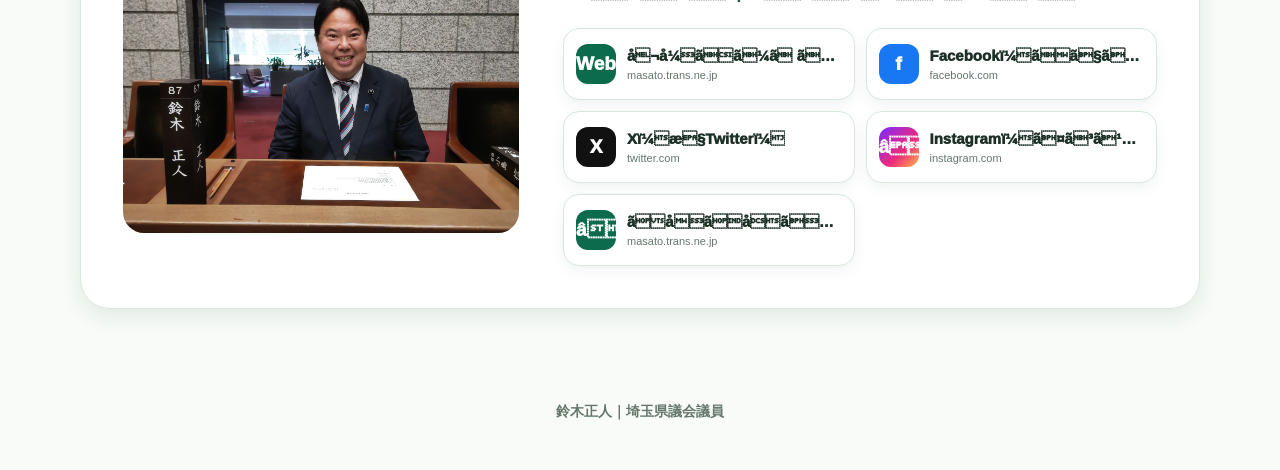
==== commit fd79e2e4: "Update index.html" ====
--- a/index.html
+++ b/index.html
@@ -112,6 +112,6 @@
     };
   </script>
 
-  <script src="app.js?v=20260803-2"></script>
+  <script src="app.js?v=20260803-4"></script>
 </body>
 </html>
--- a/style.css
+++ b/style.css
@@ -18,9 +18,7 @@
   --radius-md: 15px;
 }
 
-* {
-  box-sizing: border-box;
-}
+* { box-sizing: border-box; }
 
 html {
   scroll-behavior: smooth;
@@ -32,54 +30,20 @@
   margin: 0;
   color: var(--ink);
   background:
-    radial-gradient(
-      circle at 100% 0,
-      rgba(85, 197, 126, .16),
-      transparent 22rem
-    ),
+    radial-gradient(circle at 100% 0, rgba(85, 197, 126, .16), transparent 22rem),
     var(--paper);
-  font-family:
-    -apple-system,
-    BlinkMacSystemFont,
-    "Hiragino Kaku Gothic ProN",
-    "Yu Gothic",
-    Meiryo,
-    sans-serif;
+  font-family: -apple-system, BlinkMacSystemFont, "Hiragino Kaku Gothic ProN", "Yu Gothic", Meiryo, sans-serif;
   font-size: 17px;
   line-height: 1.8;
   -webkit-text-size-adjust: 100%;
 }
 
-a {
-  color: inherit;
-}
-
-button {
-  font: inherit;
-}
-
-button,
-a {
-  -webkit-tap-highlight-color: transparent;
-}
-
-img {
-  display: block;
-  max-width: 100%;
-}
-
-h1,
-h2,
-h3,
-p,
-figure {
-  margin: 0;
-}
-
-ul {
-  margin: 0;
-  padding: 0;
-}
+a { color: inherit; }
+button { font: inherit; }
+button, a { -webkit-tap-highlight-color: transparent; }
+img { display: block; max-width: 100%; }
+h1, h2, h3, p, figure { margin: 0; }
+ul { margin: 0; padding: 0; }
 
 .site-header {
   position: sticky;
@@ -115,9 +79,7 @@
   object-position: center top;
 }
 
-.header-copy {
-  min-width: 0;
-}
+.header-copy { min-width: 0; }
 
 .eyebrow {
   color: var(--green-700);
@@ -156,9 +118,7 @@
   padding: 24px 0 62px;
 }
 
-.hero {
-  margin-bottom: 28px;
-}
+.hero { margin-bottom: 28px; }
 
 .hero-inner {
   display: grid;
@@ -168,19 +128,11 @@
   padding: clamp(24px, 5vw, 55px);
   border: 1px solid var(--line);
   border-radius: var(--radius-xl);
-  background:
-    linear-gradient(
-      135deg,
-      #fff 0%,
-      #fff 55%,
-      #e3f5e8 100%
-    );
+  background: linear-gradient(135deg, #fff 0%, #fff 55%, #e3f5e8 100%);
   box-shadow: var(--shadow);
 }
 
-.hero-copy {
-  min-width: 0;
-}
+.hero-copy { min-width: 0; }
 
 .hero-kicker,
 .section-kicker {
@@ -244,10 +196,7 @@
   text-decoration: none;
   cursor: pointer;
   box-shadow: 0 5px 12px rgba(7, 63, 45, .12);
-  transition:
-    transform .18s ease,
-    box-shadow .18s ease,
-    background .18s ease;
+  transition: transform .18s ease, box-shadow .18s ease, background .18s ease;
 }
 
 .button.secondary {
@@ -388,7 +337,7 @@
   padding: clamp(22px, 4vw, 42px);
   border: 1px solid var(--line);
   border-radius: var(--radius-xl);
-  background: rgba(255, 255, 255, .98);
+  background: rgba(255,255,255,.98);
   box-shadow: var(--shadow-small);
   scroll-margin-top: 92px;
 }
@@ -519,7 +468,8 @@
 
 .photo-card img {
   width: 100%;
-  aspect-ratio: 4 / 3;
+  height: auto;
+  aspect-ratio: auto;
   object-fit: contain;
   background: #eef8f0;
 }
@@ -549,8 +499,6 @@
 }
 
 .article-social-links {
-  display: block;
-  width: 100%;
   margin-top: 24px;
   padding-top: 18px;
   border-top: 2px solid var(--mint);
@@ -567,34 +515,41 @@
 .article-social-grid {
   display: flex;
   flex-wrap: wrap;
-  gap: 8px;
+  gap: 12px;
 }
 
 .article-social-button {
   display: inline-flex;
   align-items: center;
-  gap: 7px;
-  min-height: 43px;
-  padding: 7px 12px;
+  flex: 1 1 220px;
+  gap: 10px;
+  min-height: 58px;
+  padding: 11px 17px;
   border: 1px solid var(--line);
   border-radius: 999px;
   background: var(--white);
   color: var(--green-950);
-  font-size: 14px;
+  font-size: 17px;
   font-weight: 900;
   text-decoration: none;
-  box-shadow: 0 4px 10px rgba(7, 63, 45, .07);
+  box-shadow: 0 4px 10px rgba(7,63,45,.07);
+}
+
+.article-social-button.copy {
+  cursor: pointer;
+  font-family: inherit;
 }
 
 .article-social-icon {
   display: grid;
   place-items: center;
-  width: 25px;
-  height: 25px;
+  flex: 0 0 35px;
+  width: 35px;
+  height: 35px;
   border-radius: 50%;
   background: var(--green-900);
   color: var(--white);
-  font-size: 13px;
+  font-size: 17px;
   font-weight: 950;
 }
 
@@ -617,6 +572,14 @@
 
 .article-social-button.youtube .article-social-icon {
   background: #e62117;
+}
+
+.article-social-button.line .article-social-icon {
+  background: #06c755;
+}
+
+.article-social-button.copy .article-social-icon {
+  background: var(--green-700);
 }
 
 .profile-layout.reverse .profile-image,
@@ -670,7 +633,7 @@
   border-radius: 50%;
   background: var(--gold);
   color: var(--green-950);
-  content: "✓";
+  content: "â";
   font-size: 13px;
   font-weight: 950;
 }
@@ -726,10 +689,8 @@
   border-radius: 16px;
   background: var(--white);
   text-decoration: none;
-  box-shadow: 0 5px 14px rgba(7, 63, 45, .06);
-  transition:
-    transform .18s ease,
-    box-shadow .18s ease;
+  box-shadow: 0 5px 14px rgba(7,63,45,.06);
+  transition: transform .18s ease, box-shadow .18s ease;
 }
 
 .social-icon {
@@ -965,7 +926,7 @@
   }
 }
 
-/* 月別アーカイブ */
+/* æå¥ã¢ã¼ã«ã¤ã */
 
 .archive-note {
   margin-bottom: 15px;
@@ -1055,7 +1016,7 @@
 }
 
 .archive-card[open] summary::after {
-  content: "−";
+  content: "â";
 }
 
 .archive-card-date {
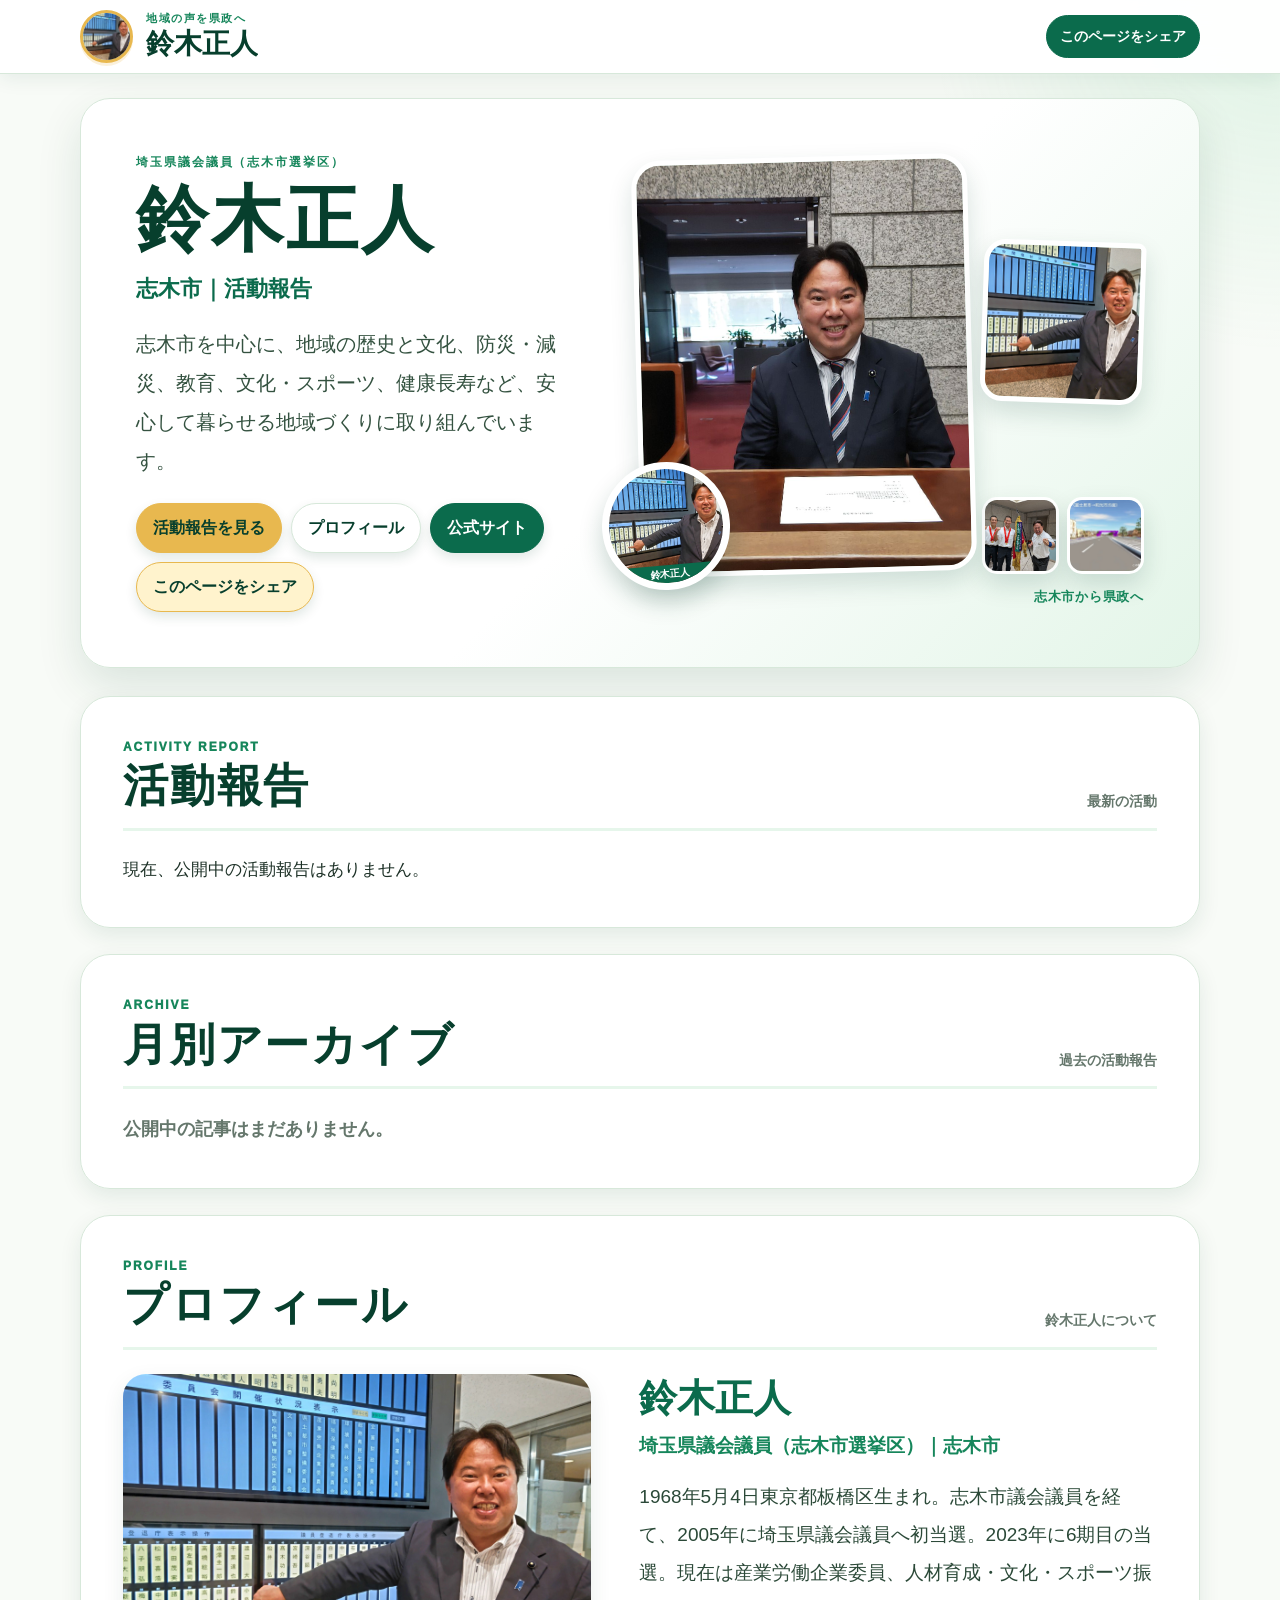
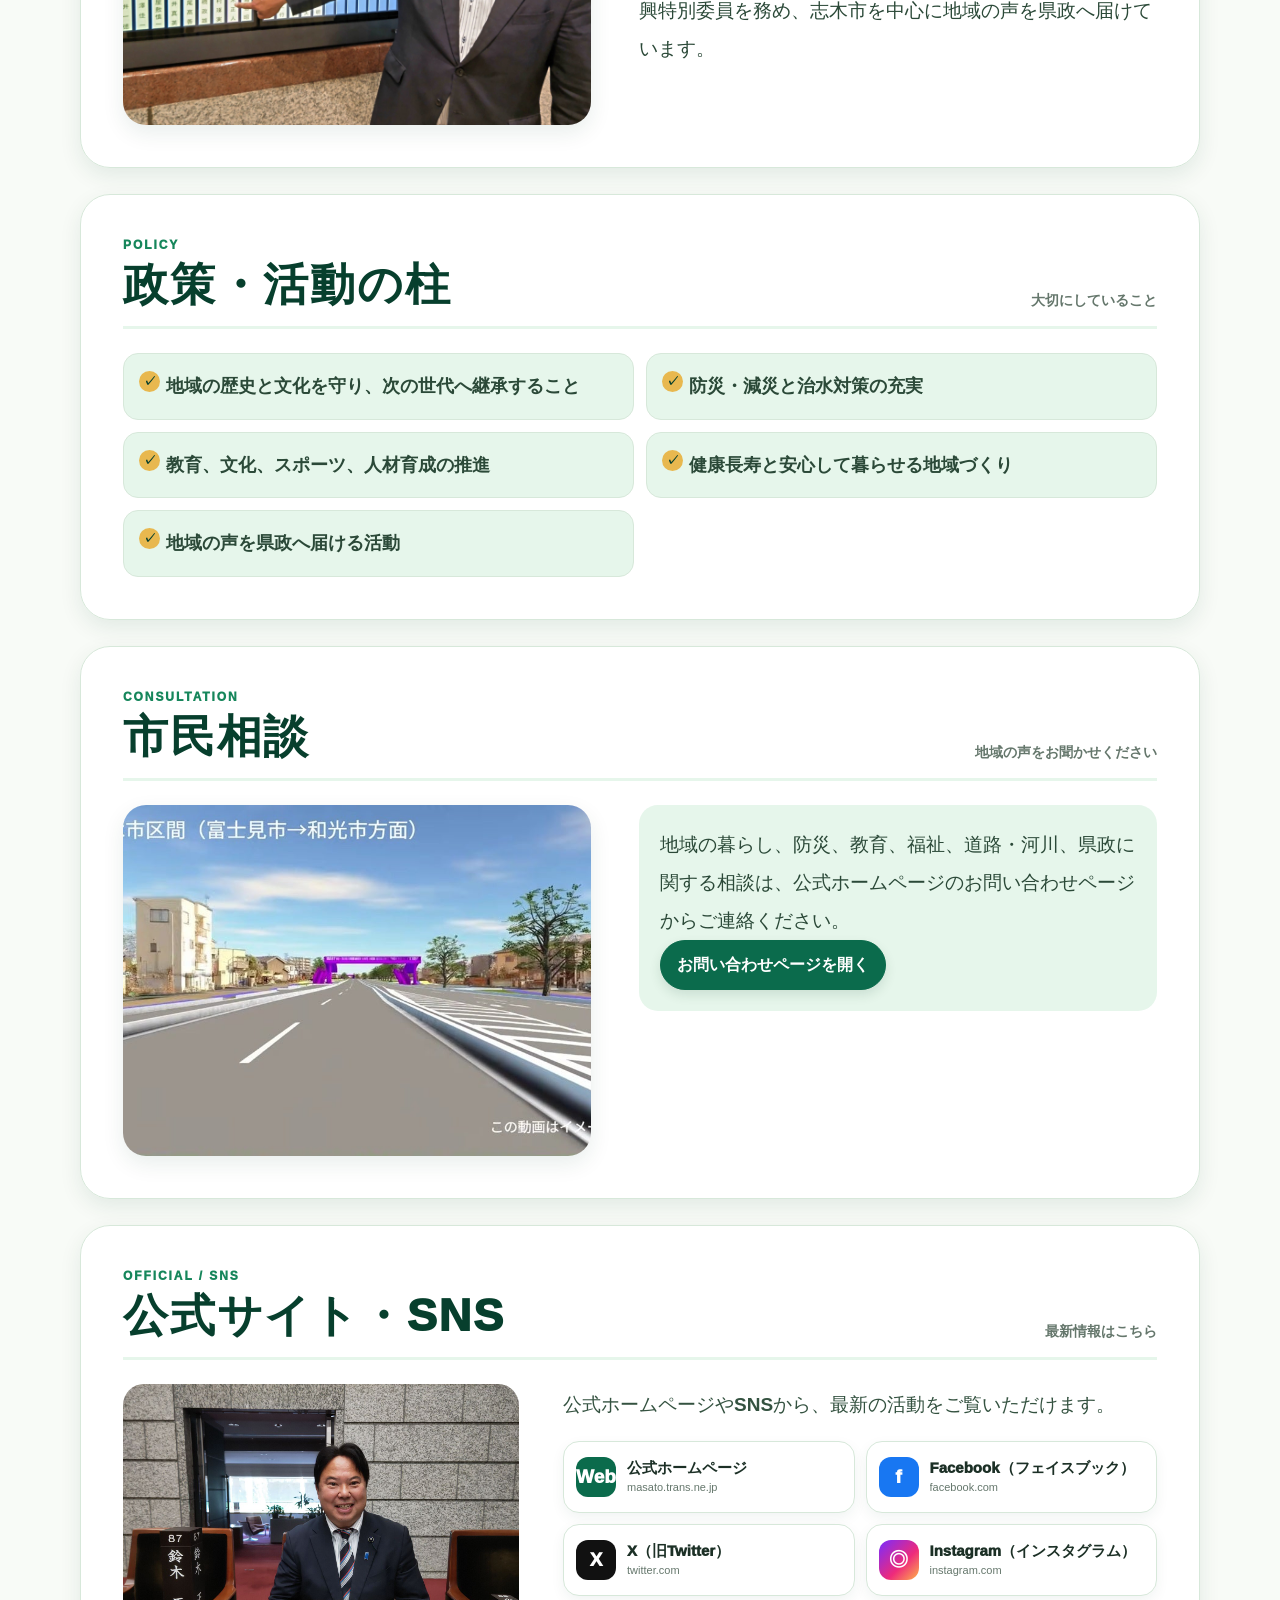
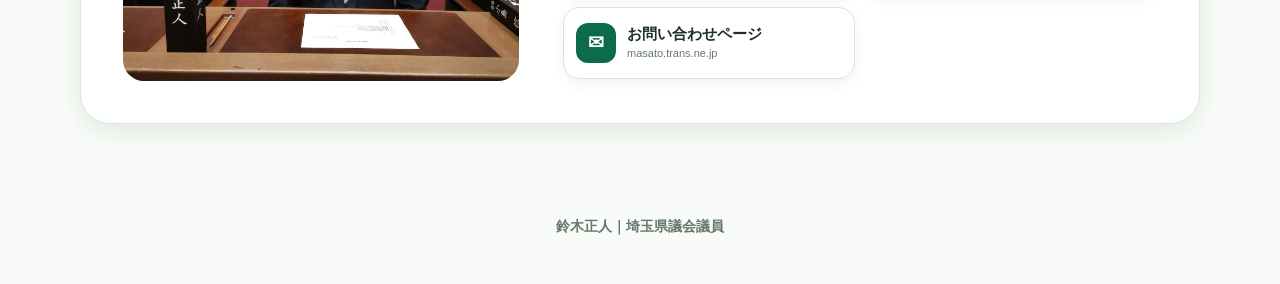
==== commit 6e832699: "Update index.html" ====
--- a/index.html
+++ b/index.html
@@ -4,24 +4,24 @@
   <meta charset="UTF-8">
   <meta name="viewport" content="width=device-width, initial-scale=1, viewport-fit=cover">
   <meta name="theme-color" content="#0b6b4c">
-  <meta name="description" content="埼玉県議会議員・鈴木正人のプロフィール、政策、地域活動、活動報告をご覧いただけます。">
+  <meta name="description" content="&#x57FC;&#x7389;&#x770C;&#x8B70;&#x4F1A;&#x8B70;&#x54E1;&#x30FB;&#x9234;&#x6728;&#x6B63;&#x4EBA;&#x306E;&#x30D7;&#x30ED;&#x30D5;&#x30A3;&#x30FC;&#x30EB;&#x3001;&#x653F;&#x7B56;&#x3001;&#x5730;&#x57DF;&#x6D3B;&#x52D5;&#x3001;&#x6D3B;&#x52D5;&#x5831;&#x544A;&#x3092;&#x3054;&#x89A7;&#x3044;&#x305F;&#x3060;&#x3051;&#x307E;&#x3059;&#x3002;">
   <meta property="og:type" content="website">
   <meta property="og:locale" content="ja_JP">
-  <meta property="og:site_name" content="鈴木正人 公式活動報告">
+  <meta property="og:site_name" content="&#x9234;&#x6728;&#x6B63;&#x4EBA; &#x516C;&#x5F0F;&#x6D3B;&#x52D5;&#x5831;&#x544A;">
   <meta property="og:url" content="https://ichirohns-jpg.github.io/-suzuki-masato-dx/">
-  <meta property="og:title" content="鈴木正人｜埼玉県議会議員 公式活動報告">
-  <meta property="og:description" content="埼玉県議会議員・鈴木正人のプロフィール、政策、地域活動、活動報告をご覧いただけます。">
+  <meta property="og:title" content="&#x9234;&#x6728;&#x6B63;&#x4EBA;&#xFF5C;&#x57FC;&#x7389;&#x770C;&#x8B70;&#x4F1A;&#x8B70;&#x54E1; &#x516C;&#x5F0F;&#x6D3B;&#x52D5;&#x5831;&#x544A;">
+  <meta property="og:description" content="&#x57FC;&#x7389;&#x770C;&#x8B70;&#x4F1A;&#x8B70;&#x54E1;&#x30FB;&#x9234;&#x6728;&#x6B63;&#x4EBA;&#x306E;&#x30D7;&#x30ED;&#x30D5;&#x30A3;&#x30FC;&#x30EB;&#x3001;&#x653F;&#x7B56;&#x3001;&#x5730;&#x57DF;&#x6D3B;&#x52D5;&#x3001;&#x6D3B;&#x52D5;&#x5831;&#x544A;&#x3092;&#x3054;&#x89A7;&#x3044;&#x305F;&#x3060;&#x3051;&#x307E;&#x3059;&#x3002;">
   <meta property="og:image" content="https://ichirohns-jpg.github.io/-suzuki-masato-dx/images/dx-suzuki-01.jpg">
-  <meta property="og:image:alt" content="鈴木正人の活動写真">
+  <meta property="og:image:alt" content="&#x9234;&#x6728;&#x6B63;&#x4EBA;&#x306E;&#x6D3B;&#x52D5;&#x5199;&#x771F;">
   <meta property="og:image:type" content="image/jpeg">
   <meta property="og:image:width" content="1200">
   <meta property="og:image:height" content="630">
   <meta name="twitter:card" content="summary_large_image">
-  <meta name="twitter:title" content="鈴木正人｜埼玉県議会議員 公式活動報告">
-  <meta name="twitter:description" content="埼玉県議会議員・鈴木正人のプロフィール、政策、地域活動、活動報告をご覧いただけます。">
+  <meta name="twitter:title" content="&#x9234;&#x6728;&#x6B63;&#x4EBA;&#xFF5C;&#x57FC;&#x7389;&#x770C;&#x8B70;&#x4F1A;&#x8B70;&#x54E1; &#x516C;&#x5F0F;&#x6D3B;&#x52D5;&#x5831;&#x544A;">
+  <meta name="twitter:description" content="&#x57FC;&#x7389;&#x770C;&#x8B70;&#x4F1A;&#x8B70;&#x54E1;&#x30FB;&#x9234;&#x6728;&#x6B63;&#x4EBA;&#x306E;&#x30D7;&#x30ED;&#x30D5;&#x30A3;&#x30FC;&#x30EB;&#x3001;&#x653F;&#x7B56;&#x3001;&#x5730;&#x57DF;&#x6D3B;&#x52D5;&#x3001;&#x6D3B;&#x52D5;&#x5831;&#x544A;&#x3092;&#x3054;&#x89A7;&#x3044;&#x305F;&#x3060;&#x3051;&#x307E;&#x3059;&#x3002;">
   <meta name="twitter:image" content="https://ichirohns-jpg.github.io/-suzuki-masato-dx/images/dx-suzuki-01.jpg">
 
-  <title>鈴木正人｜埼玉県議会議員 公式活動報告</title>
+  <title>&#x9234;&#x6728;&#x6B63;&#x4EBA;&#xFF5C;&#x57FC;&#x7389;&#x770C;&#x8B70;&#x4F1A;&#x8B70;&#x54E1; &#x516C;&#x5F0F;&#x6D3B;&#x52D5;&#x5831;&#x544A;</title>
 
   <link rel="icon" type="image/jpeg" href="images/dx-suzuki-01.jpg?v=icon-2">
   <link rel="shortcut icon" type="image/jpeg" href="images/dx-suzuki-01.jpg?v=icon-2">
@@ -29,37 +29,37 @@
   <link rel="apple-touch-icon-precomposed" href="images/dx-suzuki-01.jpg?v=icon-2">
   <link rel="apple-touch-icon" sizes="180x180" href="images/dx-suzuki-01.jpg?v=icon-2">
 
-  <meta name="apple-mobile-web-app-title" content="鈴木正人">
+  <meta name="apple-mobile-web-app-title" content="&#x9234;&#x6728;&#x6B63;&#x4EBA;">
   <meta name="apple-mobile-web-app-capable" content="yes">
   <meta name="mobile-web-app-capable" content="yes">
 
   <link rel="manifest" href="manifest.json">
-  <link rel="stylesheet" href="style.css">
+  <link rel="stylesheet" href="style.css?v=20260803-6">
 </head>
 
 <body id="top">
   <header class="site-header">
-    <a class="brand-mark" href="#top" aria-label="ページの先頭へ">
-      <img src="images/dx-suzuki-01.jpg" alt="鈴木正人">
+    <a class="brand-mark" href="#top" aria-label="&#x30DA;&#x30FC;&#x30B8;&#x306E;&#x5148;&#x982D;&#x3078;">
+      <img src="images/dx-suzuki-01.jpg" alt="&#x9234;&#x6728;&#x6B63;&#x4EBA;">
     </a>
 
     <div class="header-copy">
-      <p class="eyebrow">地域の声を県政へ</p>
-      <h1 id="siteTitle">鈴木正人</h1>
+      <p class="eyebrow">&#x5730;&#x57DF;&#x306E;&#x58F0;&#x3092;&#x770C;&#x653F;&#x3078;</p>
+      <h1 id="siteTitle">&#x9234;&#x6728;&#x6B63;&#x4EBA;</h1>
     </div>
 
-    <button id="headerShare" class="header-share" type="button">共有</button>
+    <button id="headerShare" class="header-share" type="button">&#x5171;&#x6709;</button>
   </header>
 
   <main id="app" class="page"></main>
 
-  <footer class="site-footer">鈴木正人｜埼玉県議会議員</footer>
+  <footer class="site-footer">&#x9234;&#x6728;&#x6B63;&#x4EBA;&#xFF5C;&#x57FC;&#x7389;&#x770C;&#x8B70;&#x4F1A;&#x8B70;&#x54E1;</footer>
 
   <script>
     window.DX_DATA = {
-      title: "鈴木正人｜埼玉県議会議員 公式活動報告",
-      description: "埼玉県議会議員・鈴木正人のプロフィール、政策、地域活動、活動報告をご覧いただけます。",
-      appeal: "志木市を中心に、地域の歴史と文化、防災・減災、教育、文化・スポーツ、健康長寿など、安心して暮らせる地域づくりに取り組んでいます。",
+      title: "\u9234\u6728\u6B63\u4EBA\uFF5C\u57FC\u7389\u770C\u8B70\u4F1A\u8B70\u54E1 \u516C\u5F0F\u6D3B\u52D5\u5831\u544A",
+      description: "\u57FC\u7389\u770C\u8B70\u4F1A\u8B70\u54E1\u30FB\u9234\u6728\u6B63\u4EBA\u306E\u30D7\u30ED\u30D5\u30A3\u30FC\u30EB\u3001\u653F\u7B56\u3001\u5730\u57DF\u6D3B\u52D5\u3001\u6D3B\u52D5\u5831\u544A\u3092\u3054\u89A7\u3044\u305F\u3060\u3051\u307E\u3059\u3002",
+      appeal: "\u5FD7\u6728\u5E02\u3092\u4E2D\u5FC3\u306B\u3001\u5730\u57DF\u306E\u6B74\u53F2\u3068\u6587\u5316\u3001\u9632\u707D\u30FB\u6E1B\u707D\u3001\u6559\u80B2\u3001\u6587\u5316\u30FB\u30B9\u30DD\u30FC\u30C4\u3001\u5065\u5EB7\u9577\u5BFF\u306A\u3069\u3001\u5B89\u5FC3\u3057\u3066\u66AE\u3089\u305B\u308B\u5730\u57DF\u3065\u304F\u308A\u306B\u53D6\u308A\u7D44\u3093\u3067\u3044\u307E\u3059\u3002",
       publicUrl: "https://ichirohns-jpg.github.io/-suzuki-masato-dx/",
 
       gasUrl: "https://script.google.com/macros/s/AKfycbyC5VN3w3hDcJB13eK9YL9x5ulg7T-P3h0hpo5eLm7i6js4uOJ731pP0QMCAigCxGTyBQ/exec",
@@ -80,7 +80,7 @@
 
       youtube: "",
 
-      contact: "地域の暮らし、防災、教育、福祉、道路・河川、県政に関する相談は、公式ホームページのお問い合わせページからご連絡ください。",
+      contact: "\u5730\u57DF\u306E\u66AE\u3089\u3057\u3001\u9632\u707D\u3001\u6559\u80B2\u3001\u798F\u7949\u3001\u9053\u8DEF\u30FB\u6CB3\u5DDD\u3001\u770C\u653F\u306B\u95A2\u3059\u308B\u76F8\u8AC7\u306F\u3001\u516C\u5F0F\u30DB\u30FC\u30E0\u30DA\u30FC\u30B8\u306E\u304A\u554F\u3044\u5408\u308F\u305B\u30DA\u30FC\u30B8\u304B\u3089\u3054\u9023\u7D61\u304F\u3060\u3055\u3044\u3002",
 
       commonImages: [
         "images/dx-suzuki-01.jpg",
@@ -101,17 +101,17 @@
       ],
 
       politician: {
-        name: "鈴木正人",
-        role: "埼玉県議会議員（志木市選挙区）",
-        area: "志木市",
+        name: "\u9234\u6728\u6B63\u4EBA",
+        role: "\u57FC\u7389\u770C\u8B70\u4F1A\u8B70\u54E1\uFF08\u5FD7\u6728\u5E02\u9078\u6319\u533A\uFF09",
+        area: "\u5FD7\u6728\u5E02",
         image: "images/dx-suzuki-01.jpg",
-        profile: "1968年5月4日東京都板橋区生まれ。志木市議会議員を経て、2005年に埼玉県議会議員へ初当選。2023年に6期目の当選。現在は産業労働企業委員、人材育成・文化・スポーツ振興特別委員を務め、志木市を中心に地域の声を県政へ届けています。",
-        policy: "地域の歴史と文化を守り、次の世代へ継承すること\n防災・減災と治水対策の充実\n教育、文化、スポーツ、人材育成の推進\n健康長寿と安心して暮らせる地域づくり\n地域の声を県政へ届ける活動",
-        consultation: "地域の暮らし、防災、教育、福祉、道路・河川、県政に関する相談は、公式ホームページのお問い合わせページからご連絡ください。"
+        profile: "1968\u5E745\u67084\u65E5\u6771\u4EAC\u90FD\u677F\u6A4B\u533A\u751F\u307E\u308C\u3002\u5FD7\u6728\u5E02\u8B70\u4F1A\u8B70\u54E1\u3092\u7D4C\u3066\u30012005\u5E74\u306B\u57FC\u7389\u770C\u8B70\u4F1A\u8B70\u54E1\u3078\u521D\u5F53\u9078\u30022023\u5E74\u306B6\u671F\u76EE\u306E\u5F53\u9078\u3002\u73FE\u5728\u306F\u7523\u696D\u52B4\u50CD\u4F01\u696D\u59D4\u54E1\u3001\u4EBA\u6750\u80B2\u6210\u30FB\u6587\u5316\u30FB\u30B9\u30DD\u30FC\u30C4\u632F\u8208\u7279\u5225\u59D4\u54E1\u3092\u52D9\u3081\u3001\u5FD7\u6728\u5E02\u3092\u4E2D\u5FC3\u306B\u5730\u57DF\u306E\u58F0\u3092\u770C\u653F\u3078\u5C4A\u3051\u3066\u3044\u307E\u3059\u3002",
+        policy: "\u5730\u57DF\u306E\u6B74\u53F2\u3068\u6587\u5316\u3092\u5B88\u308A\u3001\u6B21\u306E\u4E16\u4EE3\u3078\u7D99\u627F\u3059\u308B\u3053\u3068\n\u9632\u707D\u30FB\u6E1B\u707D\u3068\u6CBB\u6C34\u5BFE\u7B56\u306E\u5145\u5B9F\n\u6559\u80B2\u3001\u6587\u5316\u3001\u30B9\u30DD\u30FC\u30C4\u3001\u4EBA\u6750\u80B2\u6210\u306E\u63A8\u9032\n\u5065\u5EB7\u9577\u5BFF\u3068\u5B89\u5FC3\u3057\u3066\u66AE\u3089\u305B\u308B\u5730\u57DF\u3065\u304F\u308A\n\u5730\u57DF\u306E\u58F0\u3092\u770C\u653F\u3078\u5C4A\u3051\u308B\u6D3B\u52D5",
+        consultation: "\u5730\u57DF\u306E\u66AE\u3089\u3057\u3001\u9632\u707D\u3001\u6559\u80B2\u3001\u798F\u7949\u3001\u9053\u8DEF\u30FB\u6CB3\u5DDD\u3001\u770C\u653F\u306B\u95A2\u3059\u308B\u76F8\u8AC7\u306F\u3001\u516C\u5F0F\u30DB\u30FC\u30E0\u30DA\u30FC\u30B8\u306E\u304A\u554F\u3044\u5408\u308F\u305B\u30DA\u30FC\u30B8\u304B\u3089\u3054\u9023\u7D61\u304F\u3060\u3055\u3044\u3002"
       }
     };
   </script>
 
-  <script src="app.js?v=20260803-4"></script>
+  <script src="app.js?v=20260803-6"></script>
 </body>
 </html>
--- a/style.css
+++ b/style.css
@@ -633,7 +633,7 @@
   border-radius: 50%;
   background: var(--gold);
   color: var(--green-950);
-  content: "â";
+  content: "\2713";
   font-size: 13px;
   font-weight: 950;
 }
@@ -926,7 +926,7 @@
   }
 }
 
-/* æå¥ã¢ã¼ã«ã¤ã */
+/* Monthly archive */
 
 .archive-note {
   margin-bottom: 15px;
@@ -1016,7 +1016,7 @@
 }
 
 .archive-card[open] summary::after {
-  content: "â";
+  content: "\2212";
 }
 
 .archive-card-date {
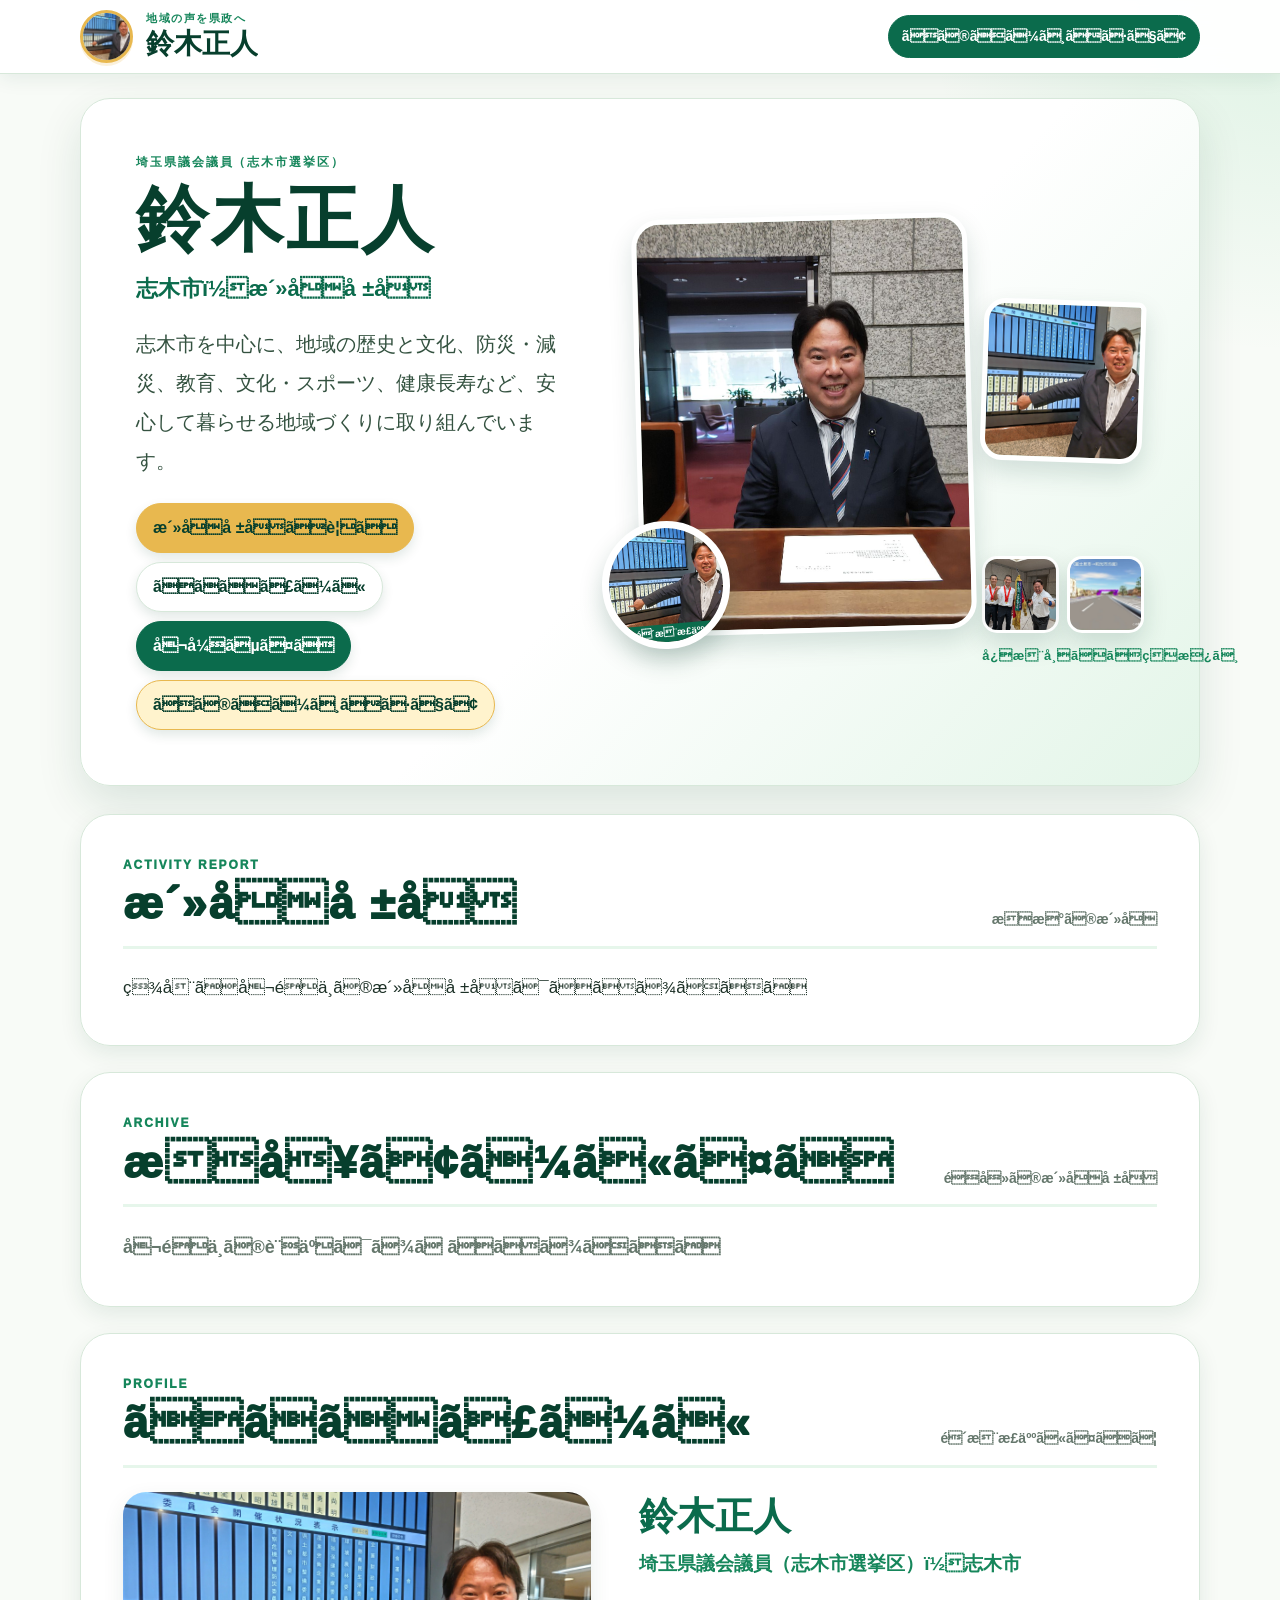
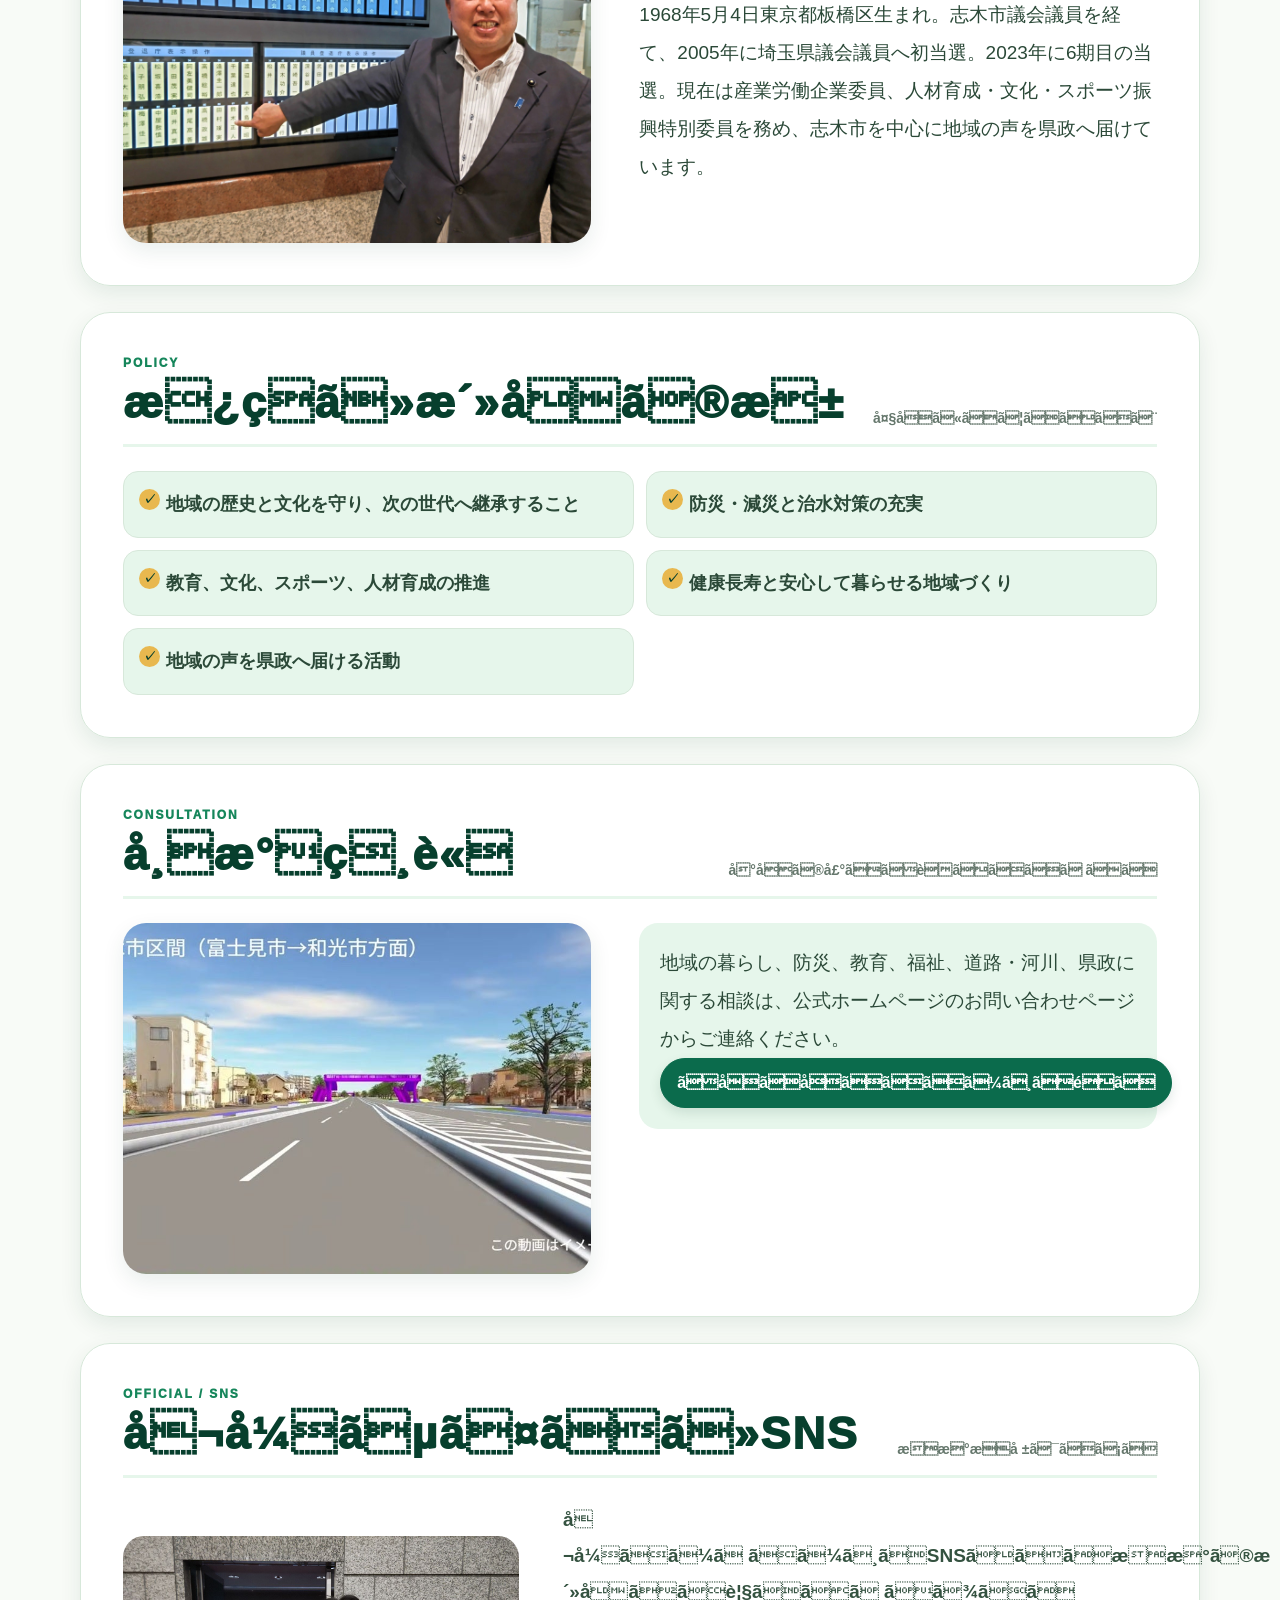
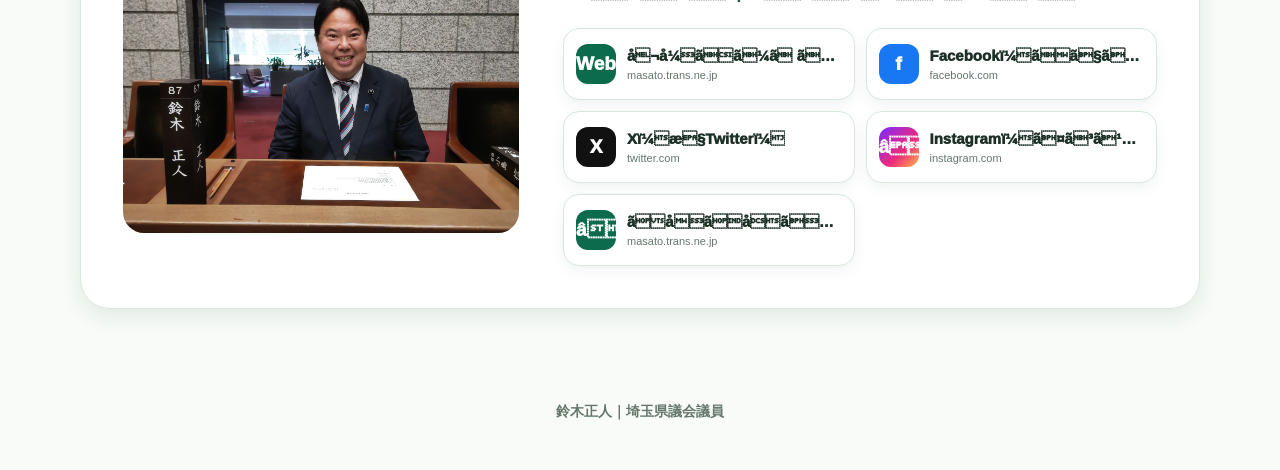
==== commit 1ad5d91a: "Update index.html" ====
--- a/index.html
+++ b/index.html
@@ -4,24 +4,24 @@
   <meta charset="UTF-8">
   <meta name="viewport" content="width=device-width, initial-scale=1, viewport-fit=cover">
   <meta name="theme-color" content="#0b6b4c">
-  <meta name="description" content="&#x57FC;&#x7389;&#x770C;&#x8B70;&#x4F1A;&#x8B70;&#x54E1;&#x30FB;&#x9234;&#x6728;&#x6B63;&#x4EBA;&#x306E;&#x30D7;&#x30ED;&#x30D5;&#x30A3;&#x30FC;&#x30EB;&#x3001;&#x653F;&#x7B56;&#x3001;&#x5730;&#x57DF;&#x6D3B;&#x52D5;&#x3001;&#x6D3B;&#x52D5;&#x5831;&#x544A;&#x3092;&#x3054;&#x89A7;&#x3044;&#x305F;&#x3060;&#x3051;&#x307E;&#x3059;&#x3002;">
+  <meta name="description" content="埼玉県議会議員・鈴木正人のプロフィール、政策、地域活動、活動報告をご覧いただけます。">
   <meta property="og:type" content="website">
   <meta property="og:locale" content="ja_JP">
-  <meta property="og:site_name" content="&#x9234;&#x6728;&#x6B63;&#x4EBA; &#x516C;&#x5F0F;&#x6D3B;&#x52D5;&#x5831;&#x544A;">
+  <meta property="og:site_name" content="鈴木正人 公式活動報告">
   <meta property="og:url" content="https://ichirohns-jpg.github.io/-suzuki-masato-dx/">
-  <meta property="og:title" content="&#x9234;&#x6728;&#x6B63;&#x4EBA;&#xFF5C;&#x57FC;&#x7389;&#x770C;&#x8B70;&#x4F1A;&#x8B70;&#x54E1; &#x516C;&#x5F0F;&#x6D3B;&#x52D5;&#x5831;&#x544A;">
-  <meta property="og:description" content="&#x57FC;&#x7389;&#x770C;&#x8B70;&#x4F1A;&#x8B70;&#x54E1;&#x30FB;&#x9234;&#x6728;&#x6B63;&#x4EBA;&#x306E;&#x30D7;&#x30ED;&#x30D5;&#x30A3;&#x30FC;&#x30EB;&#x3001;&#x653F;&#x7B56;&#x3001;&#x5730;&#x57DF;&#x6D3B;&#x52D5;&#x3001;&#x6D3B;&#x52D5;&#x5831;&#x544A;&#x3092;&#x3054;&#x89A7;&#x3044;&#x305F;&#x3060;&#x3051;&#x307E;&#x3059;&#x3002;">
+  <meta property="og:title" content="鈴木正人｜埼玉県議会議員 公式活動報告">
+  <meta property="og:description" content="埼玉県議会議員・鈴木正人のプロフィール、政策、地域活動、活動報告をご覧いただけます。">
   <meta property="og:image" content="https://ichirohns-jpg.github.io/-suzuki-masato-dx/images/dx-suzuki-01.jpg">
-  <meta property="og:image:alt" content="&#x9234;&#x6728;&#x6B63;&#x4EBA;&#x306E;&#x6D3B;&#x52D5;&#x5199;&#x771F;">
+  <meta property="og:image:alt" content="鈴木正人の活動写真">
   <meta property="og:image:type" content="image/jpeg">
   <meta property="og:image:width" content="1200">
   <meta property="og:image:height" content="630">
   <meta name="twitter:card" content="summary_large_image">
-  <meta name="twitter:title" content="&#x9234;&#x6728;&#x6B63;&#x4EBA;&#xFF5C;&#x57FC;&#x7389;&#x770C;&#x8B70;&#x4F1A;&#x8B70;&#x54E1; &#x516C;&#x5F0F;&#x6D3B;&#x52D5;&#x5831;&#x544A;">
-  <meta name="twitter:description" content="&#x57FC;&#x7389;&#x770C;&#x8B70;&#x4F1A;&#x8B70;&#x54E1;&#x30FB;&#x9234;&#x6728;&#x6B63;&#x4EBA;&#x306E;&#x30D7;&#x30ED;&#x30D5;&#x30A3;&#x30FC;&#x30EB;&#x3001;&#x653F;&#x7B56;&#x3001;&#x5730;&#x57DF;&#x6D3B;&#x52D5;&#x3001;&#x6D3B;&#x52D5;&#x5831;&#x544A;&#x3092;&#x3054;&#x89A7;&#x3044;&#x305F;&#x3060;&#x3051;&#x307E;&#x3059;&#x3002;">
+  <meta name="twitter:title" content="鈴木正人｜埼玉県議会議員 公式活動報告">
+  <meta name="twitter:description" content="埼玉県議会議員・鈴木正人のプロフィール、政策、地域活動、活動報告をご覧いただけます。">
   <meta name="twitter:image" content="https://ichirohns-jpg.github.io/-suzuki-masato-dx/images/dx-suzuki-01.jpg">
 
-  <title>&#x9234;&#x6728;&#x6B63;&#x4EBA;&#xFF5C;&#x57FC;&#x7389;&#x770C;&#x8B70;&#x4F1A;&#x8B70;&#x54E1; &#x516C;&#x5F0F;&#x6D3B;&#x52D5;&#x5831;&#x544A;</title>
+  <title>鈴木正人｜埼玉県議会議員 公式活動報告</title>
 
   <link rel="icon" type="image/jpeg" href="images/dx-suzuki-01.jpg?v=icon-2">
   <link rel="shortcut icon" type="image/jpeg" href="images/dx-suzuki-01.jpg?v=icon-2">
@@ -29,37 +29,37 @@
   <link rel="apple-touch-icon-precomposed" href="images/dx-suzuki-01.jpg?v=icon-2">
   <link rel="apple-touch-icon" sizes="180x180" href="images/dx-suzuki-01.jpg?v=icon-2">
 
-  <meta name="apple-mobile-web-app-title" content="&#x9234;&#x6728;&#x6B63;&#x4EBA;">
+  <meta name="apple-mobile-web-app-title" content="鈴木正人">
   <meta name="apple-mobile-web-app-capable" content="yes">
   <meta name="mobile-web-app-capable" content="yes">
 
   <link rel="manifest" href="manifest.json">
-  <link rel="stylesheet" href="style.css?v=20260803-6">
+  <link rel="stylesheet" href="style.css?v=20260803-7">
 </head>
 
 <body id="top">
   <header class="site-header">
-    <a class="brand-mark" href="#top" aria-label="&#x30DA;&#x30FC;&#x30B8;&#x306E;&#x5148;&#x982D;&#x3078;">
-      <img src="images/dx-suzuki-01.jpg" alt="&#x9234;&#x6728;&#x6B63;&#x4EBA;">
+    <a class="brand-mark" href="#top" aria-label="ページの先頭へ">
+      <img src="images/dx-suzuki-01.jpg" alt="鈴木正人">
     </a>
 
     <div class="header-copy">
-      <p class="eyebrow">&#x5730;&#x57DF;&#x306E;&#x58F0;&#x3092;&#x770C;&#x653F;&#x3078;</p>
-      <h1 id="siteTitle">&#x9234;&#x6728;&#x6B63;&#x4EBA;</h1>
+      <p class="eyebrow">地域の声を県政へ</p>
+      <h1 id="siteTitle">鈴木正人</h1>
     </div>
 
-    <button id="headerShare" class="header-share" type="button">&#x5171;&#x6709;</button>
+    <button id="headerShare" class="header-share" type="button">共有</button>
   </header>
 
   <main id="app" class="page"></main>
 
-  <footer class="site-footer">&#x9234;&#x6728;&#x6B63;&#x4EBA;&#xFF5C;&#x57FC;&#x7389;&#x770C;&#x8B70;&#x4F1A;&#x8B70;&#x54E1;</footer>
+  <footer class="site-footer">鈴木正人｜埼玉県議会議員</footer>
 
   <script>
     window.DX_DATA = {
-      title: "\u9234\u6728\u6B63\u4EBA\uFF5C\u57FC\u7389\u770C\u8B70\u4F1A\u8B70\u54E1 \u516C\u5F0F\u6D3B\u52D5\u5831\u544A",
-      description: "\u57FC\u7389\u770C\u8B70\u4F1A\u8B70\u54E1\u30FB\u9234\u6728\u6B63\u4EBA\u306E\u30D7\u30ED\u30D5\u30A3\u30FC\u30EB\u3001\u653F\u7B56\u3001\u5730\u57DF\u6D3B\u52D5\u3001\u6D3B\u52D5\u5831\u544A\u3092\u3054\u89A7\u3044\u305F\u3060\u3051\u307E\u3059\u3002",
-      appeal: "\u5FD7\u6728\u5E02\u3092\u4E2D\u5FC3\u306B\u3001\u5730\u57DF\u306E\u6B74\u53F2\u3068\u6587\u5316\u3001\u9632\u707D\u30FB\u6E1B\u707D\u3001\u6559\u80B2\u3001\u6587\u5316\u30FB\u30B9\u30DD\u30FC\u30C4\u3001\u5065\u5EB7\u9577\u5BFF\u306A\u3069\u3001\u5B89\u5FC3\u3057\u3066\u66AE\u3089\u305B\u308B\u5730\u57DF\u3065\u304F\u308A\u306B\u53D6\u308A\u7D44\u3093\u3067\u3044\u307E\u3059\u3002",
+      title: "鈴木正人｜埼玉県議会議員 公式活動報告",
+      description: "埼玉県議会議員・鈴木正人のプロフィール、政策、地域活動、活動報告をご覧いただけます。",
+      appeal: "志木市を中心に、地域の歴史と文化、防災・減災、教育、文化・スポーツ、健康長寿など、安心して暮らせる地域づくりに取り組んでいます。",
       publicUrl: "https://ichirohns-jpg.github.io/-suzuki-masato-dx/",
 
       gasUrl: "https://script.google.com/macros/s/AKfycbyC5VN3w3hDcJB13eK9YL9x5ulg7T-P3h0hpo5eLm7i6js4uOJ731pP0QMCAigCxGTyBQ/exec",
@@ -80,7 +80,7 @@
 
       youtube: "",
 
-      contact: "\u5730\u57DF\u306E\u66AE\u3089\u3057\u3001\u9632\u707D\u3001\u6559\u80B2\u3001\u798F\u7949\u3001\u9053\u8DEF\u30FB\u6CB3\u5DDD\u3001\u770C\u653F\u306B\u95A2\u3059\u308B\u76F8\u8AC7\u306F\u3001\u516C\u5F0F\u30DB\u30FC\u30E0\u30DA\u30FC\u30B8\u306E\u304A\u554F\u3044\u5408\u308F\u305B\u30DA\u30FC\u30B8\u304B\u3089\u3054\u9023\u7D61\u304F\u3060\u3055\u3044\u3002",
+      contact: "地域の暮らし、防災、教育、福祉、道路・河川、県政に関する相談は、公式ホームページのお問い合わせページからご連絡ください。",
 
       commonImages: [
         "images/dx-suzuki-01.jpg",
@@ -101,17 +101,17 @@
       ],
 
       politician: {
-        name: "\u9234\u6728\u6B63\u4EBA",
-        role: "\u57FC\u7389\u770C\u8B70\u4F1A\u8B70\u54E1\uFF08\u5FD7\u6728\u5E02\u9078\u6319\u533A\uFF09",
-        area: "\u5FD7\u6728\u5E02",
+        name: "鈴木正人",
+        role: "埼玉県議会議員（志木市選挙区）",
+        area: "志木市",
         image: "images/dx-suzuki-01.jpg",
-        profile: "1968\u5E745\u67084\u65E5\u6771\u4EAC\u90FD\u677F\u6A4B\u533A\u751F\u307E\u308C\u3002\u5FD7\u6728\u5E02\u8B70\u4F1A\u8B70\u54E1\u3092\u7D4C\u3066\u30012005\u5E74\u306B\u57FC\u7389\u770C\u8B70\u4F1A\u8B70\u54E1\u3078\u521D\u5F53\u9078\u30022023\u5E74\u306B6\u671F\u76EE\u306E\u5F53\u9078\u3002\u73FE\u5728\u306F\u7523\u696D\u52B4\u50CD\u4F01\u696D\u59D4\u54E1\u3001\u4EBA\u6750\u80B2\u6210\u30FB\u6587\u5316\u30FB\u30B9\u30DD\u30FC\u30C4\u632F\u8208\u7279\u5225\u59D4\u54E1\u3092\u52D9\u3081\u3001\u5FD7\u6728\u5E02\u3092\u4E2D\u5FC3\u306B\u5730\u57DF\u306E\u58F0\u3092\u770C\u653F\u3078\u5C4A\u3051\u3066\u3044\u307E\u3059\u3002",
-        policy: "\u5730\u57DF\u306E\u6B74\u53F2\u3068\u6587\u5316\u3092\u5B88\u308A\u3001\u6B21\u306E\u4E16\u4EE3\u3078\u7D99\u627F\u3059\u308B\u3053\u3068\n\u9632\u707D\u30FB\u6E1B\u707D\u3068\u6CBB\u6C34\u5BFE\u7B56\u306E\u5145\u5B9F\n\u6559\u80B2\u3001\u6587\u5316\u3001\u30B9\u30DD\u30FC\u30C4\u3001\u4EBA\u6750\u80B2\u6210\u306E\u63A8\u9032\n\u5065\u5EB7\u9577\u5BFF\u3068\u5B89\u5FC3\u3057\u3066\u66AE\u3089\u305B\u308B\u5730\u57DF\u3065\u304F\u308A\n\u5730\u57DF\u306E\u58F0\u3092\u770C\u653F\u3078\u5C4A\u3051\u308B\u6D3B\u52D5",
-        consultation: "\u5730\u57DF\u306E\u66AE\u3089\u3057\u3001\u9632\u707D\u3001\u6559\u80B2\u3001\u798F\u7949\u3001\u9053\u8DEF\u30FB\u6CB3\u5DDD\u3001\u770C\u653F\u306B\u95A2\u3059\u308B\u76F8\u8AC7\u306F\u3001\u516C\u5F0F\u30DB\u30FC\u30E0\u30DA\u30FC\u30B8\u306E\u304A\u554F\u3044\u5408\u308F\u305B\u30DA\u30FC\u30B8\u304B\u3089\u3054\u9023\u7D61\u304F\u3060\u3055\u3044\u3002"
+        profile: "1968年5月4日東京都板橋区生まれ。志木市議会議員を経て、2005年に埼玉県議会議員へ初当選。2023年に6期目の当選。現在は産業労働企業委員、人材育成・文化・スポーツ振興特別委員を務め、志木市を中心に地域の声を県政へ届けています。",
+        policy: "地域の歴史と文化を守り、次の世代へ継承すること\n防災・減災と治水対策の充実\n教育、文化、スポーツ、人材育成の推進\n健康長寿と安心して暮らせる地域づくり\n地域の声を県政へ届ける活動",
+        consultation: "地域の暮らし、防災、教育、福祉、道路・河川、県政に関する相談は、公式ホームページのお問い合わせページからご連絡ください。"
       }
     };
   </script>
 
-  <script src="app.js?v=20260803-6"></script>
+  <script src="app.js?v=20260803-7"></script>
 </body>
 </html>
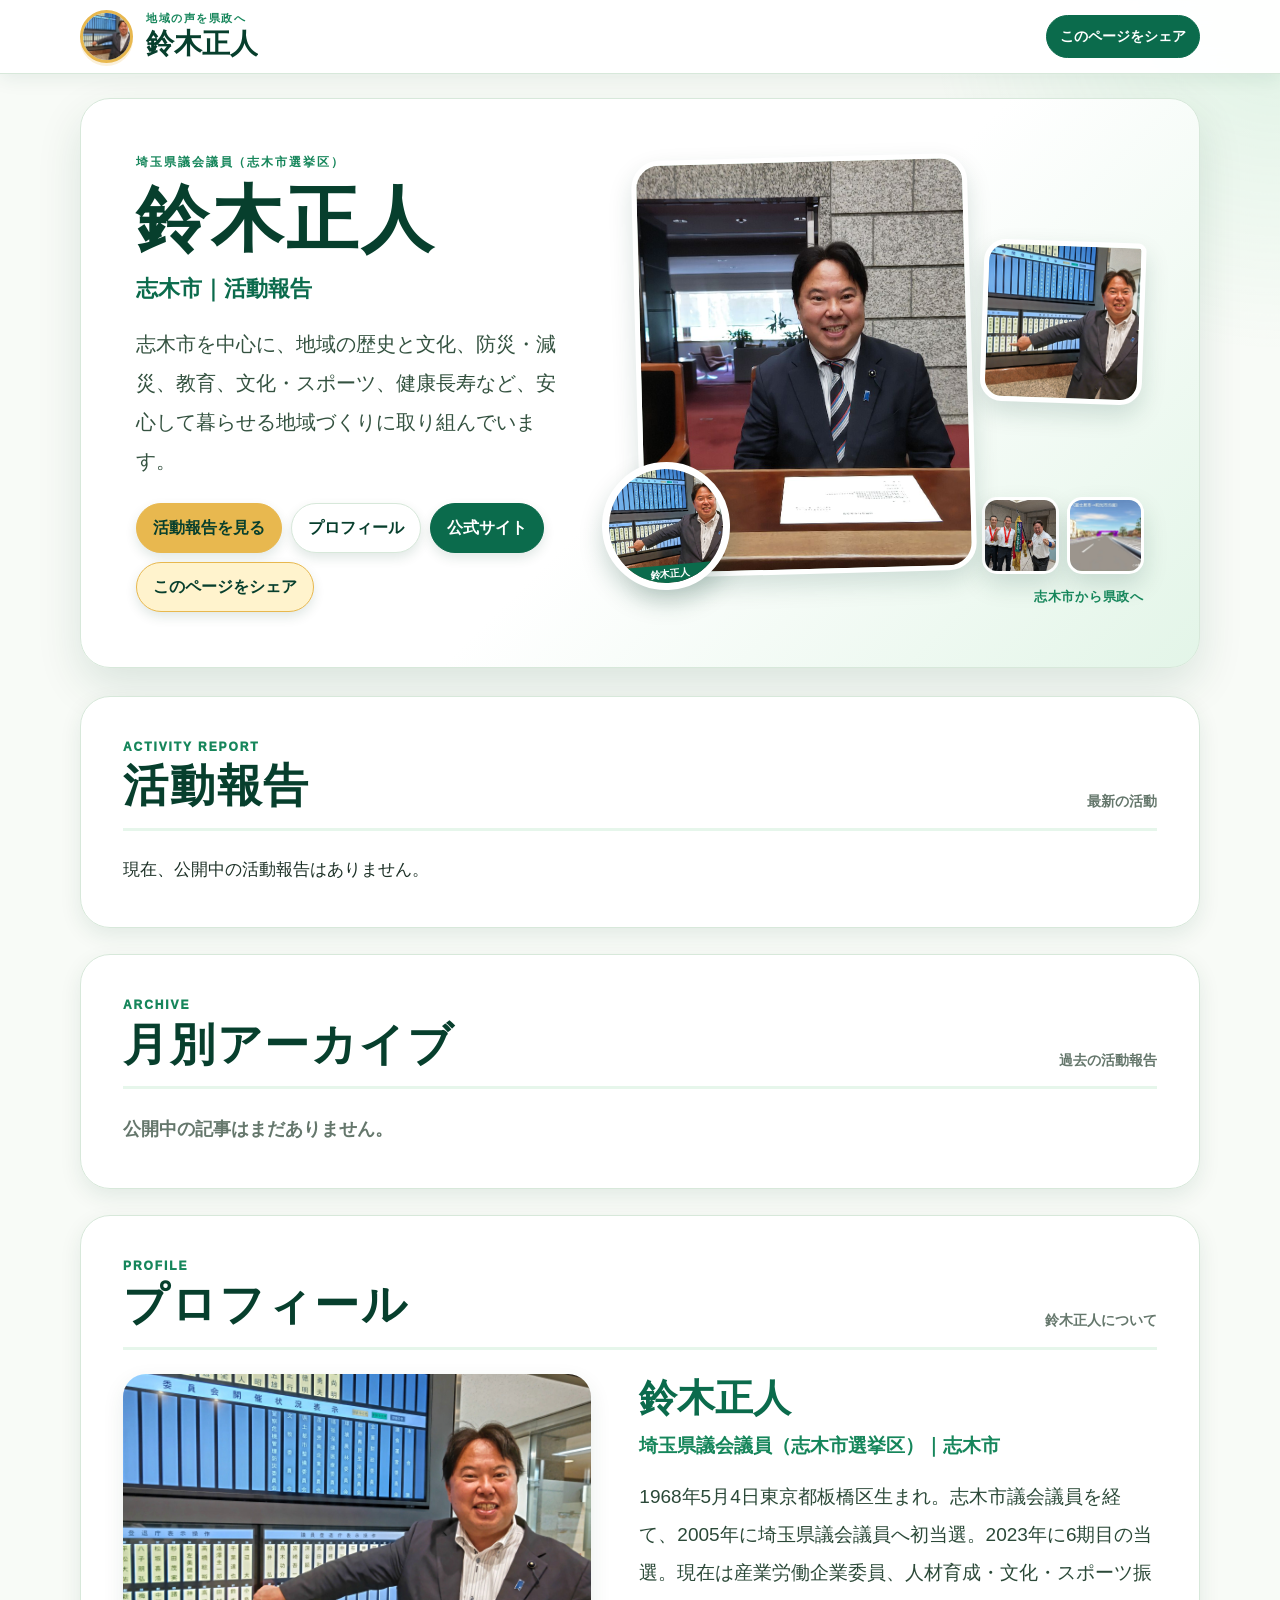
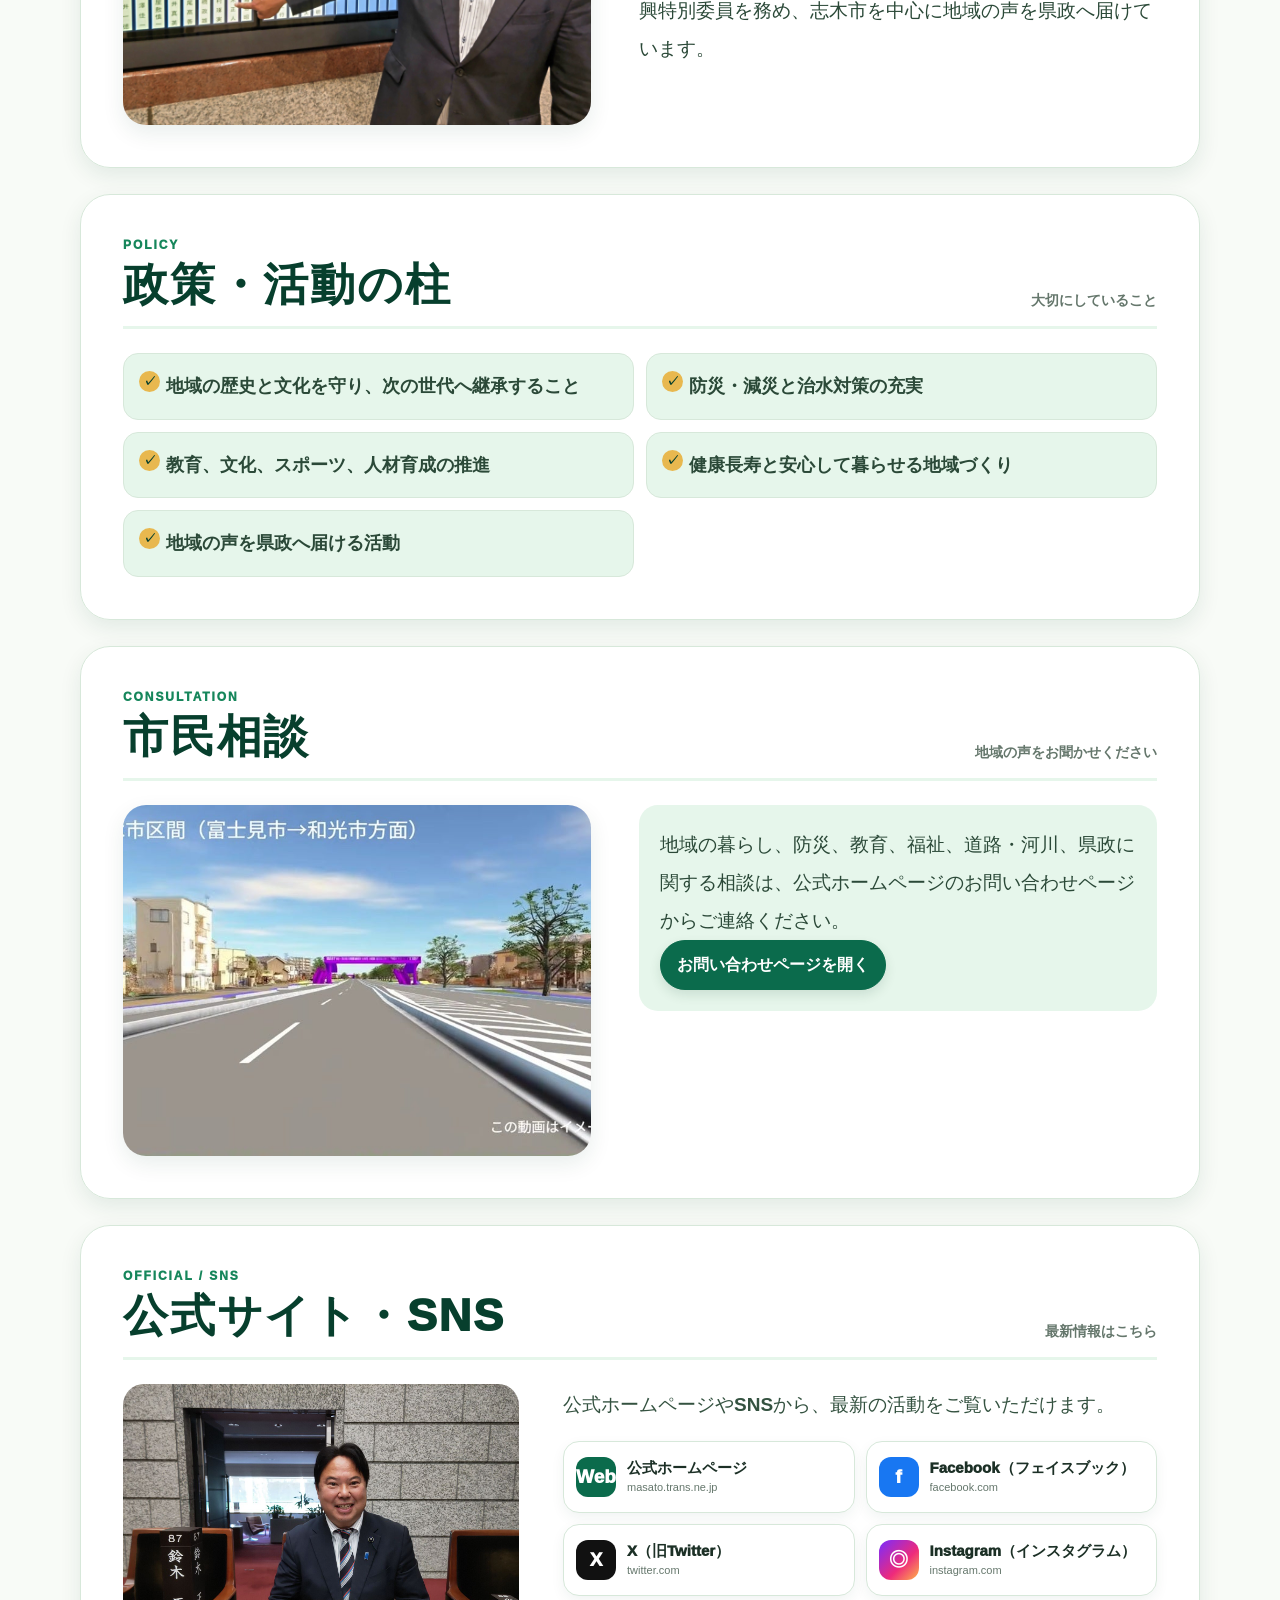
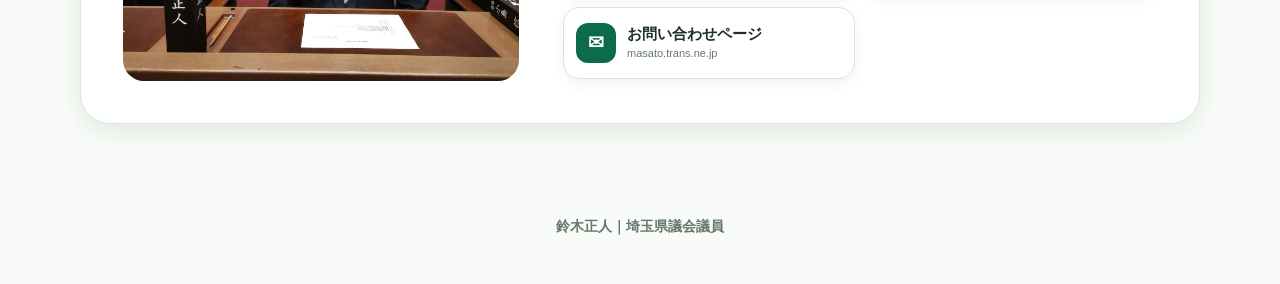
==== commit 96b48228: "Update index.html" ====
--- a/index.html
+++ b/index.html
@@ -34,7 +34,7 @@
   <meta name="mobile-web-app-capable" content="yes">
 
   <link rel="manifest" href="manifest.json">
-  <link rel="stylesheet" href="style.css?v=20260803-7">
+  <link rel="stylesheet" href="style.css?v=20260804-1">
 </head>
 
 <body id="top">
@@ -112,6 +112,6 @@
     };
   </script>
 
-  <script src="app.js?v=20260803-7"></script>
+  <script src="app.js?v=20260804-1"></script>
 </body>
 </html>
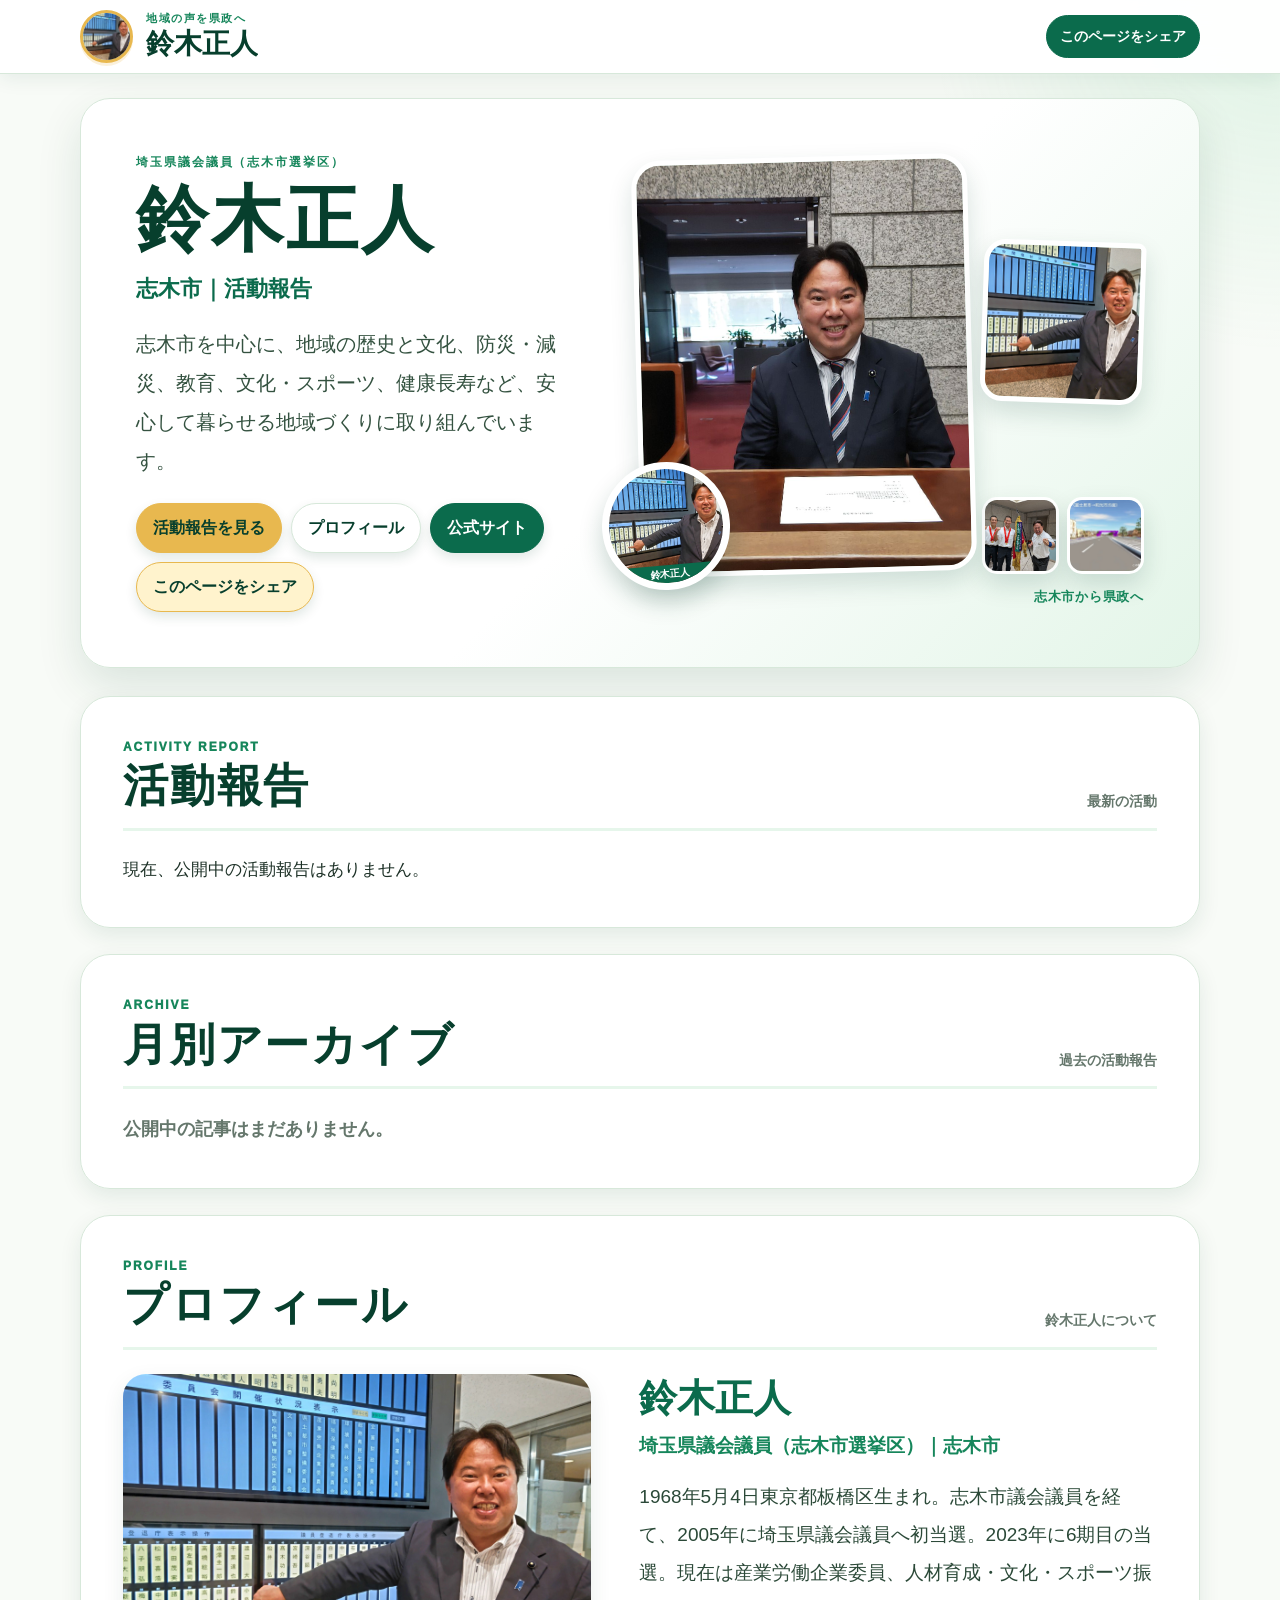
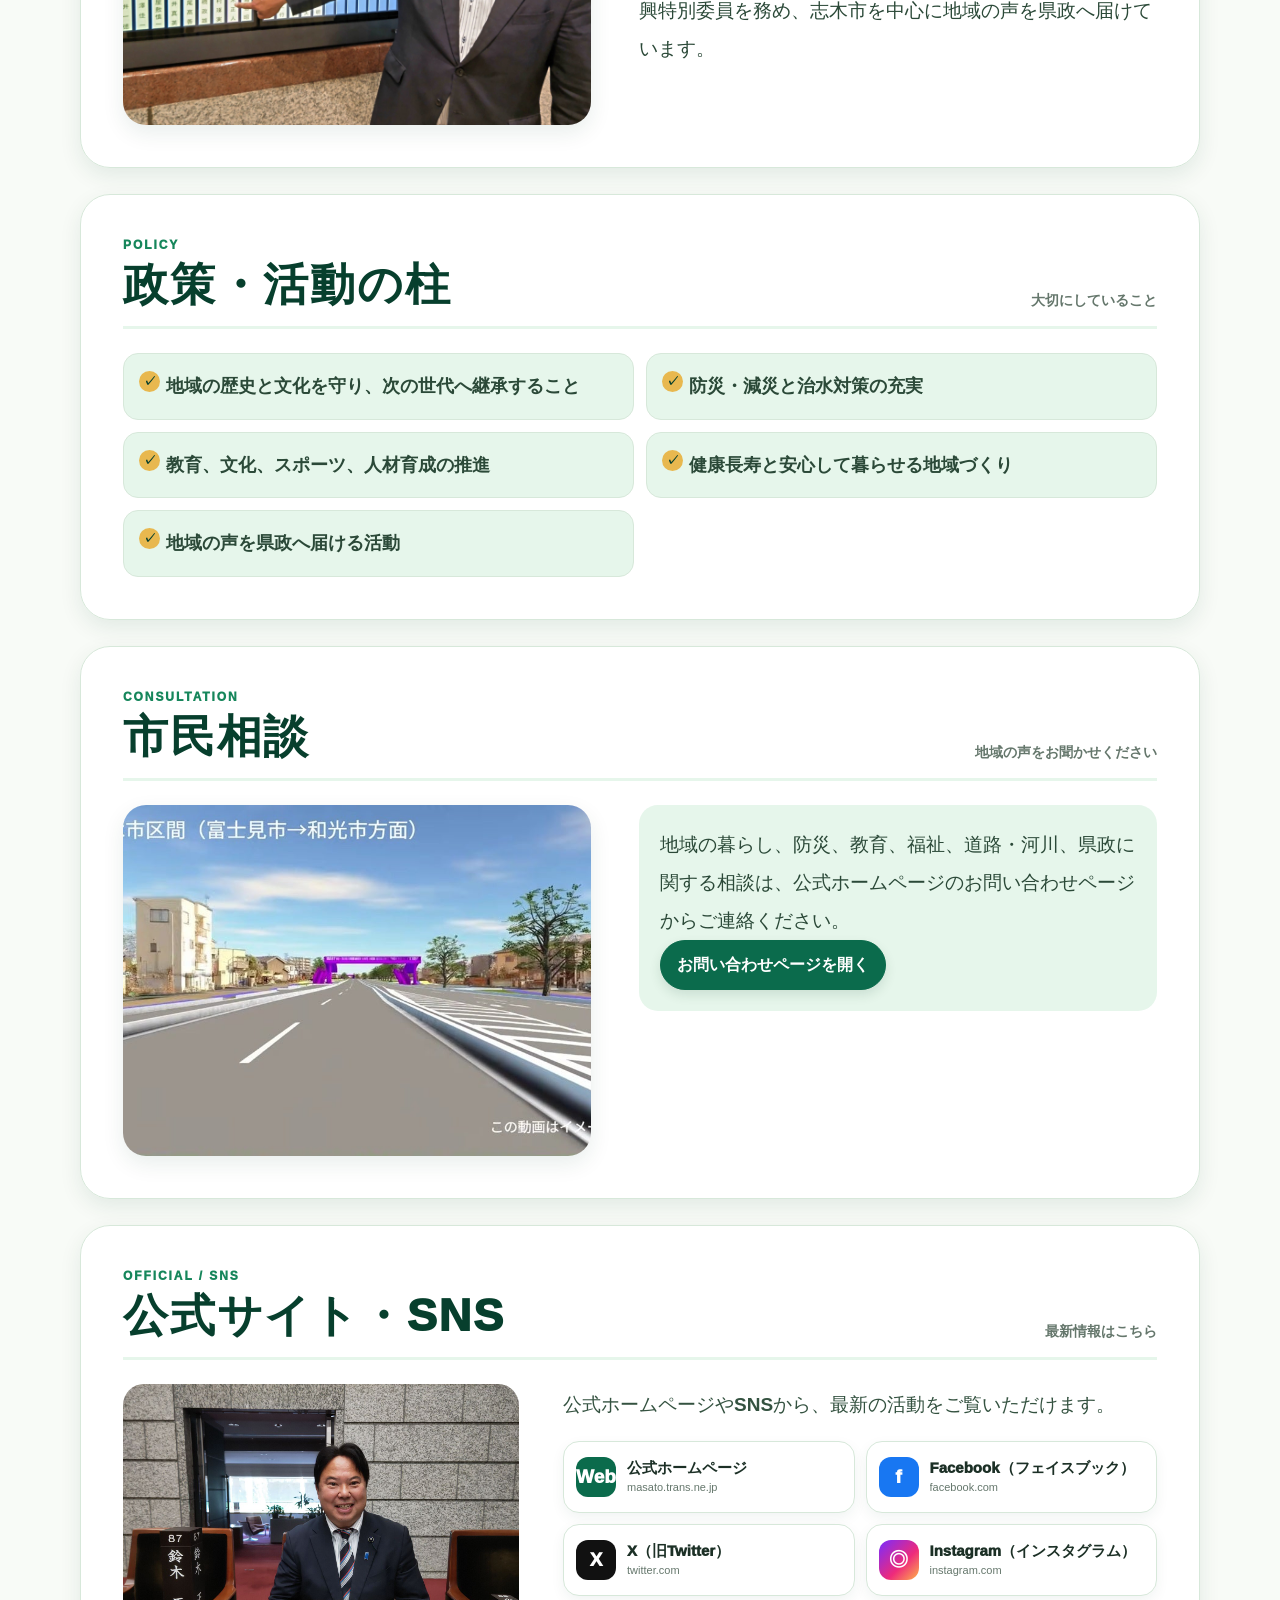
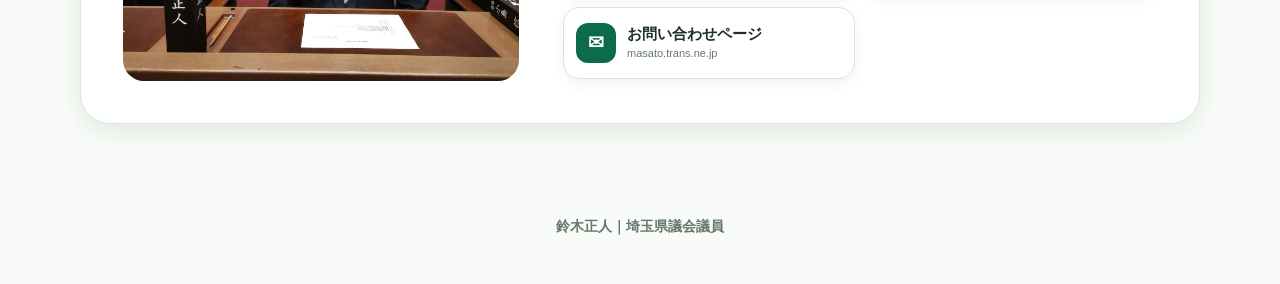
==== commit 0a48ee32: "Update index.html" ====
--- a/index.html
+++ b/index.html
@@ -112,6 +112,7 @@
     };
   </script>
 
-  <script src="app.js?v=20260804-1"></script>
+  <script src="app.js?v=20260805-1"></script>
 </body>
 </html>
+
